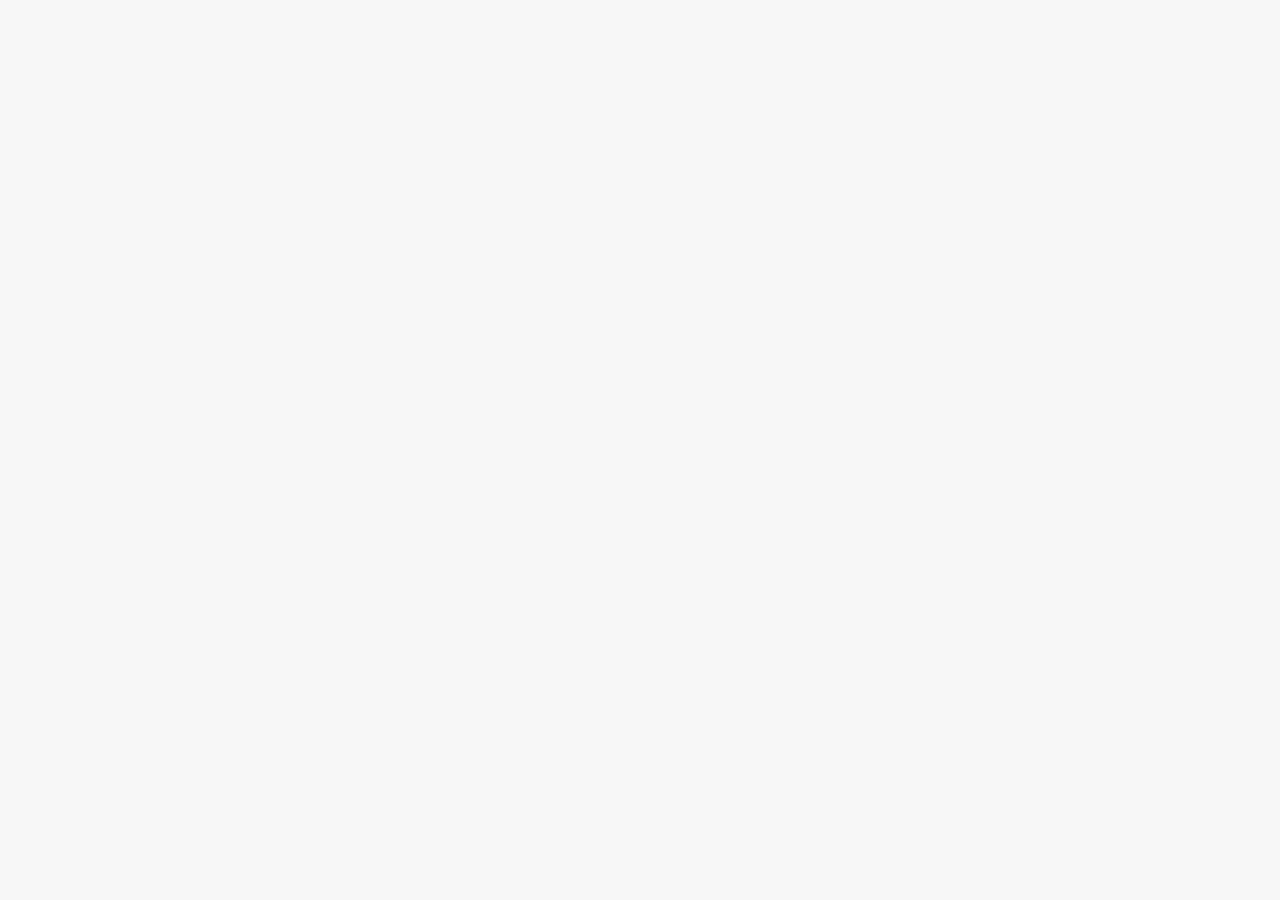
==== index.html @ 136c19cf "fix(家长专区 / 账号): Gemini 换成当前模型，key 能清除、失效时退回免费批改；重新摸底不再丢计划；报告、退出登录、文案改准 Gemini / AI key - Gemini 改用 g" ====
<!DOCTYPE html>
<html lang="zh-CN">
<head>
  <meta charset="UTF-8">
  <meta name="viewport" content="width=device-width, initial-scale=1.0, user-scalable=no">
  <meta name="description" content="先做 12 道题摸底，按孩子的考试目标和当前水平只练该练的。每个语法点分七步练：读故事发现规律，再认识、理解、运用、辨析、挑战，最后写作运用；系统自动挑出薄弱点专项复习。内置 PET、雅思 6 分、雅思 7 分三套语法课程，免费使用，电脑手机都能用。">
  <meta name="keywords" content="英语语法,英语语法练习,PET语法,雅思语法,少儿英语语法,语法摸底测试,语法专项复习,Grammar Quest">
  <link rel="canonical" href="https://www.grammar-quest.net/">
  <!-- Google Search Console 所有权验证。验证通过后也不能删，删了会掉验证 -->
  <meta name="google-site-verification" content="fJda90hceLgo8PhLdUXcsAirh43FAD5v6hB6xvIoHw8" />
  <!-- 百度搜索资源平台所有权验证。验证通过后也不能删 -->
  <meta name="baidu-site-verification" content="codeva-4uX803ygUn" />
  <meta property="og:type" content="website">
  <meta property="og:site_name" content="Grammar Quest">
  <meta property="og:title" content="Grammar Quest｜给中国孩子的英语语法精准练习 · PET 雅思语法">
  <meta property="og:description" content="先做 12 道题摸底，按孩子的考试目标和当前水平只练该练的。每个语法点分七步练：读故事发现规律，再认识、理解、运用、辨析、挑战，最后写作运用；系统自动挑出薄弱点专项复习。内置 PET、雅思 6 分、雅思 7 分三套语法课程，免费使用，电脑手机都能用。">
  <meta property="og:url" content="https://www.grammar-quest.net/">
  <meta property="og:locale" content="zh_CN">
  <meta name="theme-color" content="#58CC02">
  <!-- 添加到主屏幕：从桌面图标打开时全屏、有自己的图标和名字（见 js/pwa.js） -->
  <link rel="manifest" href="manifest.webmanifest">
  <link rel="apple-touch-icon" href="icons/apple-touch-icon.png">
  <meta name="mobile-web-app-capable" content="yes">
  <meta name="apple-mobile-web-app-capable" content="yes">
  <meta name="apple-mobile-web-app-title" content="语法冒险">
  <meta name="apple-mobile-web-app-status-bar-style" content="default">
  <title>Grammar Quest｜给中国孩子的英语语法精准练习 · PET 雅思语法</title>
  <link rel="icon" href="data:image/svg+xml,<svg xmlns='http://www.w3.org/2000/svg' viewBox='0 0 100 100'><text y='.9em' font-size='90'>🏆</text></svg>">
  <script type="application/ld+json">{"@context": "https://schema.org", "@type": "WebApplication", "name": "Grammar Quest 语法冒险", "alternateName": "Grammar Quest", "url": "https://www.grammar-quest.net/", "applicationCategory": "EducationalApplication", "operatingSystem": "Web", "inLanguage": "zh-CN", "description": "先做 12 道题摸底，按孩子的考试目标和当前水平只练该练的。每个语法点分七步练：读故事发现规律，再认识、理解、运用、辨析、挑战，最后写作运用；系统自动挑出薄弱点专项复习。内置 PET、雅思 6 分、雅思 7 分三套语法课程，免费使用，电脑手机都能用。", "offers": {"@type": "Offer", "price": "0", "priceCurrency": "CNY"}, "audience": {"@type": "EducationalAudience", "educationalRole": "student"}}</script>
  <!-- 能跑脚本的浏览器会看到应用本身，下面那段静态介绍只留给不执行脚本的爬虫 -->
  <script>document.documentElement.classList.add('js')</script>
  <link rel="stylesheet" href="css/style.css">
  <link rel="stylesheet" href="css/oral.css">
</head>
<body>
  <div id="app">
    <!-- 静态介绍：百度等不执行脚本的爬虫只能读到这里。内容与应用内「这是什么」页一致，
         应用启动后整块被替换。改介绍时两边一起改。 -->
    <article class="seo-static">
      <h1>Grammar Quest 语法冒险：给中国孩子的英语语法精准练习</h1>
      <p>不做通用题库——按孩子的考试目标和当前水平，只练该练的。适合备考剑桥 PET、雅思的学生，家长还可以按自己的教材定制课程（需自备 AI key，或付费请我们定制）。</p>

      <h2>先摸底，再定计划</h2>
      <p>孩子第一次进来先做 12 道题，每个单元一题。做完就知道哪些语法点已经掌握、哪些还要练，学习计划按这个结果排，不是所有孩子都从第一单元开始。</p>

      <h2>每个语法点，分七步练</h2>
      <ol>
        <li>发现：读一个小故事，自己发现语法规律</li>
        <li>认识</li>
        <li>理解</li>
        <li>运用</li>
        <li>辨析</li>
        <li>挑战</li>
        <li>写作：用学到的语法写一段自己的话</li>
      </ol>

      <h2>薄弱点专项复习</h2>
      <p>系统记录每个语法点的正确率，复习中心优先挑出错题和薄弱语法点，集中突破。</p>

      <h2>三套内置语法课程，免费使用</h2>
      <ul>
        <li><a href="courses/pet.html">PET 语法训练（CEFR B1）：12 个单元语法点清单</a></li>
        <li><a href="courses/ielts6.html">雅思 6 分语法课程（CEFR B2）：12 个单元语法点清单</a></li>
        <li><a href="courses/ielts7.html">雅思 7 分语法课程（CEFR C1）：12 个单元语法点清单</a></li>
      </ul>
      <p>孩子用的教材不一样，家长还可以按自己的教材、考纲定制一整套课程：自备 AI 服务的 key 自己生成，或者付费请我们定制。</p>

      <h2>电脑、手机都能用</h2>
      <p>在家用电脑大屏练，出门用手机接着练，登录后学习进度自动同步。手机上还可以把网站添加到桌面，像 App 一样全屏打开。</p>

      <p>课程按 CEFR 等级、参考剑桥英语语法纲要（English Grammar Profile）编排，不是官方考纲。</p>
    </article>
    <noscript><p class="seo-static">练习需要开启浏览器的 JavaScript。</p></noscript>
  </div>
  <script type="module" src="js/app.js?v=20261101b"></script>
</body>
</html>
---- css/style.css ----
/* ============================================================
   Grammar Quest - 语法冒险
   A kid-friendly, Duolingo-inspired English grammar learning app
   ============================================================ */

/* ----- CSS Custom Properties ----- */
:root {
  /* Core palette */
  --color-primary: #58CC02;
  --color-primary-dark: #46A302;
  --color-primary-light: #8EE000;
  --color-secondary: #1CB0F6;
  --color-secondary-dark: #1899D6;
  --color-secondary-light: #84D8FF;
  --color-danger: #FF4B4B;
  --color-danger-dark: #EA2B2B;
  --color-warning: #FFC800;
  --color-warning-dark: #E5B400;
  --color-warning-light: #FFE066;

  /* Surfaces */
  --color-bg: #F7F7F7;
  --color-card: #FFFFFF;
  --color-text: #3C3C3C;
  --color-text-light: #777777;
  --color-muted: #AFAFAF;
  --color-border: #E5E5E5;
  --color-overlay: rgba(0, 0, 0, 0.45);

  /* Rank colors */
  --rank-bronze: #CD7F32;
  --rank-silver: #C0C0C0;
  --rank-gold: #FFD700;
  --rank-diamond: #B9F2FF;
  --rank-diamond-stroke: #7DD8EF;
  --rank-master: #FF6B6B;

  /* Spacing */
  --space-xs: 4px;
  --space-sm: 8px;
  --space-md: 16px;
  --space-lg: 24px;
  --space-xl: 32px;
  --space-2xl: 48px;

  /* Typography */
  --font-sans: -apple-system, BlinkMacSystemFont, "PingFang SC", "Hiragino Sans GB",
    "Microsoft YaHei", "Noto Sans SC", "Source Han Sans SC", "Helvetica Neue",
    Arial, sans-serif;
  --font-mono: "SF Mono", "Fira Code", "Noto Sans Mono CJK SC", monospace;
  --text-xs: 0.75rem;
  --text-sm: 0.875rem;
  --text-base: 1rem;
  --text-lg: 1.125rem;
  --text-xl: 1.25rem;
  --text-2xl: 1.5rem;
  --text-3xl: 2rem;

  /* Radii */
  --radius-sm: 8px;
  --radius-md: 12px;
  --radius-lg: 16px;
  --radius-xl: 24px;
  --radius-full: 9999px;

  /* Shadows */
  --shadow-sm: 0 1px 3px rgba(0, 0, 0, 0.08);
  --shadow-md: 0 4px 12px rgba(0, 0, 0, 0.1);
  --shadow-lg: 0 8px 24px rgba(0, 0, 0, 0.12);
  --shadow-btn: 0 4px 0;

  /* Transitions */
  --transition-fast: 150ms ease;
  --transition-base: 250ms ease;
  --transition-slow: 400ms ease;

  /* Layout */
  --nav-height: 64px;
  --tab-height: 60px;
  --max-width: 480px;
  --sidebar-width: 240px;
  --content-width: 1080px;
}

/* ----- Reset & Base ----- */
*,
*::before,
*::after {
  box-sizing: border-box;
  margin: 0;
  padding: 0;
}

html {
  font-size: 16px;
  -webkit-text-size-adjust: 100%;
  -webkit-tap-highlight-color: transparent;
}

body {
  font-family: var(--font-sans);
  color: var(--color-text);
  background-color: var(--color-bg);
  line-height: 1.5;
  min-height: 100dvh;
  overflow-x: hidden;
  -webkit-font-smoothing: antialiased;
}

#app {
  width: 100%;
  min-height: 100dvh;
  position: relative;
  background: var(--color-bg);
}

/* ============================================================
   DESKTOP LAYOUT: left sidebar + main column
   ============================================================ */
.layout {
  display: flex;
  min-height: 100dvh;
  align-items: stretch;
}

.sidebar {
  flex: 0 0 var(--sidebar-width);
  width: var(--sidebar-width);
  position: sticky;
  top: 0;
  align-self: flex-start;
  height: 100dvh;
  background: var(--color-card);
  border-right: 2px solid var(--color-border);
  display: flex;
  flex-direction: column;
  padding: var(--space-lg) var(--space-md);
  z-index: 50;
}

.sidebar__brand {
  display: flex;
  align-items: center;
  gap: var(--space-sm);
  padding: var(--space-sm) var(--space-sm) var(--space-lg);
  border-bottom: 1px solid var(--color-border);
  margin-bottom: var(--space-md);
}
.sidebar__brand-logo {
  font-size: 1.9rem;
  line-height: 1;
}
.sidebar__brand-text {
  display: flex;
  flex-direction: column;
  font-weight: 800;
  font-size: var(--text-lg);
  color: var(--color-text);
  line-height: 1.2;
}
.sidebar__brand-text small {
  font-size: var(--text-xs);
  font-weight: 600;
  color: var(--color-muted);
}

/* 不用 flex:1 撑满：侧边栏本来就比内容高，撑满会把账号面板顶到最底，
   在菜单和账号之间留下一段空白。菜单和账号挨着排，多余的高度落在最下面。 */
.sidebar__nav {
  display: flex;
  flex-direction: column;
  gap: var(--space-xs);
  flex: 0 0 auto;
}

.sidebar__item {
  display: flex;
  align-items: center;
  gap: var(--space-sm);
  padding: var(--space-md);
  border-radius: var(--radius-md);
  font-size: var(--text-base);
  font-weight: 700;
  color: var(--color-text-light);
  text-align: left;
  transition: background var(--transition-fast), color var(--transition-fast);
}
.sidebar__item:hover {
  background: var(--color-bg);
}
.sidebar__item.active {
  background: rgba(28, 176, 246, 0.12);
  color: var(--color-secondary);
}
.sidebar__item-icon {
  font-size: 1.4rem;
  line-height: 1;
}

.sidebar__footer {
  border-top: 1px solid var(--color-border);
  padding-top: var(--space-md);
  margin-top: var(--space-sm);
}
/* Account panel: name + view-link (clickable) with the stats grouped
   beneath as smaller sub-info, so it all reads as one account block. */
.sidebar__account-panel {
  border: 1px solid var(--color-border);
  border-radius: var(--radius-md);
  background: var(--color-bg);
  overflow: hidden;
}
/* 账号名是家长的（用家长邮箱注册）。加一行小字点明这一点，
   否则和下面的段位/积分挨在一起，会读成"这些积分是这个账号的人挣的"。 */
.sidebar__account-role {
  display: block;
  font-size: var(--text-xs);
  font-weight: 600;
  color: var(--color-muted);
  margin-top: 2px;
}
.sidebar__stats {
  display: flex;
  flex-direction: column;
  gap: 3px;
  padding: var(--space-sm) var(--space-md);
  border-top: 1px solid var(--color-border);
  font-size: var(--text-xs);
  font-weight: 600;
}
.sidebar__stat--rank { color: var(--color-text); }
.sidebar__stat--score { color: var(--color-warning); }
.sidebar__stat--streak { color: var(--color-text-light); }

.main-col {
  flex: 1;
  min-width: 0;
  display: flex;
  flex-direction: column;
}

.topbar {
  position: sticky;
  top: 0;
  z-index: 40;
  display: flex;
  align-items: center;
  gap: var(--space-md);
  height: var(--nav-height);
  padding: 0 var(--space-xl);
  background: var(--color-card);
  border-bottom: 2px solid var(--color-border);
}
.topbar__back {
  display: inline-flex;
  align-items: center;
  gap: 4px;
  padding: var(--space-xs) var(--space-md);
  border-radius: var(--radius-full);
  font-size: var(--text-sm);
  font-weight: 700;
  color: var(--color-secondary);
  transition: background var(--transition-fast);
}
.topbar__back:hover { background: var(--color-bg); }
.topbar__back-placeholder { width: 1px; }
.topbar__title {
  font-size: var(--text-lg);
  font-weight: 800;
}
.topbar__spacer { flex: 1; }

/* 顶层页面（学习地图、复习中心…）没有返回按钮，页面带里就只剩一个标题。
   宽屏上左轨已经高亮了当前所在的位置，再为一个词撑起一整条白带是浪费，
   看起来也像一条空横梁。窄屏保留：那里导航只有图标、没有文字标签，
   页面名是唯一能说明"我在哪"的东西。 */
@media (min-width: 721px) {
  .topbar--title-only { display: none; }
}

.content {
  flex: 1;
  width: 100%;
  max-width: var(--content-width);
  margin: 0 auto;
  padding: var(--space-xl);
}

img, svg {
  display: block;
  max-width: 100%;
}

button, input, textarea {
  font: inherit;
  color: inherit;
  border: none;
  background: none;
  outline: none;
}

button {
  cursor: pointer;
  -webkit-user-select: none;
  user-select: none;
}

a {
  color: inherit;
  text-decoration: none;
}

ul, ol {
  list-style: none;
}

/* ----- Scrollbar (subtle) ----- */
::-webkit-scrollbar {
  width: 4px;
}
::-webkit-scrollbar-thumb {
  background: var(--color-muted);
  border-radius: var(--radius-full);
}

/* ============================================================
   TOP NAV BAR
   ============================================================ */
.nav-bar {
  position: sticky;
  top: 0;
  z-index: 100;
  display: flex;
  align-items: center;
  justify-content: space-between;
  height: var(--nav-height);
  padding: 0 var(--space-md);
  background: var(--color-card);
  border-bottom: 2px solid var(--color-border);
}

.nav-bar__back {
  width: 36px;
  height: 36px;
  display: flex;
  align-items: center;
  justify-content: center;
  border-radius: var(--radius-full);
  font-size: var(--text-xl);
  transition: background var(--transition-fast);
}
.nav-bar__back:hover {
  background: var(--color-bg);
}

.nav-bar__title {
  font-size: var(--text-lg);
  font-weight: 700;
  flex: 1;
  text-align: center;
  white-space: nowrap;
  overflow: hidden;
  text-overflow: ellipsis;
}

.nav-bar__right {
  display: flex;
  align-items: center;
  gap: var(--space-sm);
}

.nav-bar__score {
  font-weight: 700;
  color: var(--color-warning);
  font-size: var(--text-sm);
  display: flex;
  align-items: center;
  gap: 2px;
}

/* ============================================================
   BOTTOM TAB BAR
   ============================================================ */
.tab-bar {
  position: fixed;
  bottom: 0;
  left: 50%;
  transform: translateX(-50%);
  width: 100%;
  max-width: var(--max-width);
  height: var(--tab-height);
  display: flex;
  align-items: stretch;
  background: var(--color-card);
  border-top: 2px solid var(--color-border);
  z-index: 100;
  padding-bottom: env(safe-area-inset-bottom, 0);
}

.tab-bar__item {
  flex: 1;
  display: flex;
  flex-direction: column;
  align-items: center;
  justify-content: center;
  gap: 2px;
  font-size: var(--text-xs);
  color: var(--color-muted);
  transition: color var(--transition-fast);
  position: relative;
}
.tab-bar__item::before {
  content: "";
  position: absolute;
  top: 0;
  left: 25%;
  right: 25%;
  height: 3px;
  border-radius: 0 0 3px 3px;
  background: transparent;
  transition: background var(--transition-fast);
}

.tab-bar__item.active {
  color: var(--color-secondary);
  font-weight: 700;
}
.tab-bar__item.active::before {
  background: var(--color-secondary);
}

.tab-bar__icon {
  font-size: 1.4rem;
  line-height: 1;
}

.tab-bar__label {
  line-height: 1;
}

.view {
  animation: fadeIn var(--transition-base);
}

/* ============================================================
   ENERGY / HEARTS DISPLAY
   ============================================================ */
.energy-bar {
  display: flex;
  align-items: center;
  gap: 2px;
}

.energy-bar__heart {
  font-size: var(--text-lg);
  transition: transform var(--transition-fast);
}
.energy-bar__heart--lost {
  opacity: 0.25;
  filter: grayscale(1);
  animation: heartBreak 0.5s ease;
}
.energy-bar__heart--breaking {
  animation: heartBreak 0.5s ease forwards;
}

/* ============================================================
   HOME / MAP VIEW
   ============================================================ */
.view-map {
  padding: var(--space-md);
}

/* Player stats bar */
.player-stats {
  display: flex;
  align-items: center;
  justify-content: space-around;
  background: var(--color-card);
  border-radius: var(--radius-lg);
  padding: var(--space-md);
  margin-bottom: var(--space-lg);
  box-shadow: var(--shadow-sm);
}

.player-stats__item {
  display: flex;
  flex-direction: column;
  align-items: center;
  gap: var(--space-xs);
}

.player-stats__value {
  font-weight: 800;
  font-size: var(--text-xl);
  color: var(--color-text);
}

.player-stats__label {
  font-size: var(--text-xs);
  color: var(--color-muted);
}

/* Unit grid (desktop map) */
.unit-grid {
  display: grid;
  grid-template-columns: repeat(auto-fill, minmax(190px, 1fr));
  gap: var(--space-lg);
  padding: var(--space-md) 0 var(--space-2xl);
}

/* Unit node = card */
.unit-node {
  position: relative;
  display: flex;
  flex-direction: column;
  align-items: center;
  gap: var(--space-sm);
  padding: var(--space-lg) var(--space-md);
  background: var(--color-card);
  border: 2px solid var(--color-border);
  border-radius: var(--radius-lg);
  box-shadow: var(--shadow-sm);
  cursor: pointer;
  transition: transform var(--transition-fast), box-shadow var(--transition-base), border-color var(--transition-base);
}
.unit-node:hover {
  transform: translateY(-3px);
  box-shadow: var(--shadow-md);
  border-color: var(--color-secondary);
}
.unit-node:active {
  transform: scale(0.98);
}

.unit-node__no {
  font-size: var(--text-xs);
  font-weight: 700;
  color: var(--color-muted);
  letter-spacing: 0.5px;
}
.unit-node__status {
  font-size: var(--text-xs);
  color: var(--color-muted);
}
.unit-node--available .unit-node__status,
.unit-node--available .unit-node__no { color: var(--color-secondary); }

.unit-node__circle {
  width: 72px;
  height: 72px;
  border-radius: 50%;
  display: flex;
  align-items: center;
  justify-content: center;
  font-size: var(--text-2xl);
  font-weight: 800;
  color: #fff;
  position: relative;
  transition: box-shadow var(--transition-base), transform var(--transition-base);
}

/* Progress ring around node */
.unit-node__circle::after {
  content: "";
  position: absolute;
  inset: -5px;
  border-radius: 50%;
  border: 4px solid transparent;
  transition: border-color var(--transition-base);
}

/* States */
.unit-node--locked .unit-node__circle {
  background: var(--color-muted);
  box-shadow: var(--shadow-btn) #999;
}
.unit-node--locked {
  opacity: 0.5;
  cursor: not-allowed;
  pointer-events: none;
}

.unit-node--available .unit-node__circle {
  background: var(--color-secondary);
  box-shadow: var(--shadow-btn) var(--color-secondary-dark);
}

.unit-node--in-progress .unit-node__circle {
  background: var(--color-primary);
  box-shadow: var(--shadow-btn) var(--color-primary-dark);
  animation: pulse 2s ease-in-out infinite;
}
.unit-node--in-progress .unit-node__circle::after {
  border-color: var(--color-primary-light);
  animation: pulse 2s ease-in-out infinite;
}

.unit-node--completed .unit-node__circle {
  background: var(--color-warning);
  box-shadow: var(--shadow-btn) var(--color-warning-dark);
}

.unit-node__name {
  font-size: var(--text-sm);
  font-weight: 600;
  color: var(--color-text);
  text-align: center;
  max-width: 120px;
}

.unit-node__stars {
  display: flex;
  gap: 2px;
  font-size: var(--text-sm);
}
.unit-node__stars .star--empty {
  opacity: 0.3;
}

.unit-node__lock-icon {
  font-size: var(--text-xl);
}

/* ============================================================
   UNIT DETAIL VIEW
   ============================================================ */
.view-unit {
  padding: var(--space-md);
}

.unit-header {
  text-align: center;
  margin-bottom: var(--space-lg);
}
.unit-header__title {
  font-size: var(--text-2xl);
  font-weight: 800;
}
.unit-header__subtitle {
  color: var(--color-text-light);
  font-size: var(--text-sm);
  margin-top: var(--space-xs);
}

.phase-list {
  display: flex;
  flex-direction: column;
  gap: var(--space-md);
}

.phase-card {
  background: var(--color-card);
  border-radius: var(--radius-lg);
  padding: var(--space-lg);
  box-shadow: var(--shadow-sm);
  display: flex;
  align-items: center;
  gap: var(--space-md);
  transition: transform var(--transition-fast), box-shadow var(--transition-fast);
  cursor: pointer;
  border-left: 5px solid transparent;
}
.phase-card:active {
  transform: scale(0.98);
}

.phase-card--discover {
  border-left-color: var(--color-secondary);
}
.phase-card--practice {
  border-left-color: var(--color-primary);
}
.phase-card--mission {
  border-left-color: var(--color-warning);
}

.phase-card--locked {
  opacity: 0.45;
  pointer-events: none;
  filter: grayscale(0.5);
}

.phase-card__icon {
  font-size: 2rem;
  width: 48px;
  height: 48px;
  display: flex;
  align-items: center;
  justify-content: center;
  background: var(--color-bg);
  border-radius: var(--radius-md);
  flex-shrink: 0;
}

.phase-card__info {
  flex: 1;
  min-width: 0;
}

.phase-card__title {
  font-weight: 700;
  font-size: var(--text-base);
}

.phase-card__desc {
  font-size: var(--text-sm);
  color: var(--color-text-light);
  margin-top: 2px;
}

.phase-card__progress {
  margin-top: var(--space-sm);
}

.phase-card__chevron {
  font-size: var(--text-xl);
  color: var(--color-muted);
}

/* ============================================================
   PRACTICE VIEW
   ============================================================ */
.view-practice {
  padding: 0;
  padding-bottom: calc(var(--tab-height) + var(--space-md));
  display: flex;
  flex-direction: column;
  min-height: 100dvh;
}

/* Practice header */
.practice-header {
  display: flex;
  align-items: center;
  gap: var(--space-sm);
  padding: var(--space-sm) var(--space-md);
  background: var(--color-card);
  border-bottom: 2px solid var(--color-border);
  position: sticky;
  top: 0;
  z-index: 50;
}

.practice-header__close {
  font-size: var(--text-xl);
  width: 32px;
  height: 32px;
  display: flex;
  align-items: center;
  justify-content: center;
}

.practice-header__progress {
  flex: 1;
}

.practice-header__score {
  font-weight: 700;
  color: var(--color-warning);
  font-size: var(--text-sm);
  min-width: 50px;
  text-align: right;
}

/* Question area */
.question-area {
  flex: 1;
  padding: var(--space-lg) var(--space-md);
  display: flex;
  flex-direction: column;
  gap: var(--space-lg);
}

.question-prompt {
  font-size: var(--text-xl);
  font-weight: 700;
  line-height: 1.6;
}

.question-instruction {
  font-size: var(--text-sm);
  color: var(--color-text-light);
  margin-bottom: var(--space-sm);
}

.question-sentence {
  font-size: var(--text-lg);
  line-height: 1.8;
  padding: var(--space-md);
  background: var(--color-card);
  border-radius: var(--radius-md);
  box-shadow: var(--shadow-sm);
}

.question-sentence .blank {
  display: inline-block;
  min-width: 80px;
  border-bottom: 3px solid var(--color-secondary);
  text-align: center;
  margin: 0 var(--space-xs);
  padding: 0 var(--space-sm);
  color: var(--color-secondary);
  font-weight: 700;
}

/* Choice questions - 2x2 grid */
.choices-grid {
  display: grid;
  grid-template-columns: 1fr 1fr;
  gap: var(--space-sm);
}

.choice-btn {
  padding: var(--space-md);
  border: 2px solid var(--color-border);
  border-radius: var(--radius-md);
  background: var(--color-card);
  font-size: var(--text-base);
  font-weight: 600;
  text-align: center;
  transition: all var(--transition-fast);
  box-shadow: var(--shadow-btn) var(--color-border);
  position: relative;
}
.choice-btn:active {
  transform: translateY(2px);
  box-shadow: 0 2px 0 var(--color-border);
}

.choice-btn--selected {
  border-color: var(--color-secondary);
  background: rgba(28, 176, 246, 0.08);
  color: var(--color-secondary);
  box-shadow: var(--shadow-btn) var(--color-secondary-dark);
}

.choice-btn--correct {
  border-color: var(--color-primary);
  background: rgba(88, 204, 2, 0.1);
  color: var(--color-primary-dark);
  box-shadow: var(--shadow-btn) var(--color-primary-dark);
  animation: bounce 0.4s ease;
}

.choice-btn--wrong {
  border-color: var(--color-danger);
  background: rgba(255, 75, 75, 0.1);
  color: var(--color-danger);
  animation: shake 0.4s ease;
  box-shadow: var(--shadow-btn) var(--color-danger-dark);
}

/* Reorder questions - word chips */
.word-bank {
  display: flex;
  flex-wrap: wrap;
  gap: var(--space-sm);
  padding: var(--space-md);
  background: var(--color-card);
  border-radius: var(--radius-md);
  min-height: 56px;
  border: 2px dashed var(--color-border);
}

.answer-area {
  display: flex;
  flex-wrap: wrap;
  gap: var(--space-sm);
  padding: var(--space-md);
  background: rgba(28, 176, 246, 0.05);
  border-radius: var(--radius-md);
  min-height: 56px;
  border: 2px solid var(--color-secondary);
}

.word-chip {
  padding: var(--space-sm) var(--space-md);
  background: var(--color-card);
  border: 2px solid var(--color-border);
  border-radius: var(--radius-sm);
  font-size: var(--text-base);
  font-weight: 600;
  cursor: pointer;
  transition: all var(--transition-fast);
  box-shadow: 0 2px 0 var(--color-border);
  user-select: none;
}
.word-chip:active {
  transform: translateY(2px);
  box-shadow: none;
}
.word-chip--placed {
  opacity: 0.3;
  pointer-events: none;
}
.word-chip--in-answer {
  background: var(--color-secondary);
  color: #fff;
  border-color: var(--color-secondary-dark);
  box-shadow: 0 2px 0 var(--color-secondary-dark);
}

/* Error-find questions - clickable segments */
.error-sentence {
  display: flex;
  flex-wrap: wrap;
  gap: var(--space-xs);
  padding: var(--space-md);
  font-size: var(--text-lg);
  line-height: 2;
}

.error-word {
  padding: var(--space-xs) var(--space-sm);
  border-radius: var(--radius-sm);
  cursor: pointer;
  transition: all var(--transition-fast);
  border: 2px solid transparent;
}
.error-word:hover {
  background: rgba(28, 176, 246, 0.08);
}
.error-word--selected {
  background: rgba(255, 75, 75, 0.12);
  border-color: var(--color-danger);
  color: var(--color-danger);
  font-weight: 700;
  text-decoration: line-through;
}
.error-word--correct-target {
  background: rgba(88, 204, 2, 0.12);
  border-color: var(--color-primary);
  color: var(--color-primary-dark);
  font-weight: 700;
}

/* Match questions - two columns */
.match-columns {
  display: flex;
  gap: var(--space-md);
  position: relative;
}

.match-lines {
  position: absolute;
  top: 0;
  left: 0;
  width: 100%;
  height: 100%;
  pointer-events: none;
  z-index: 1;
}

.match-column {
  flex: 1;
  display: flex;
  flex-direction: column;
  gap: var(--space-sm);
}

.match-item {
  padding: var(--space-md);
  background: var(--color-card);
  border: 2px solid var(--color-border);
  border-radius: var(--radius-md);
  font-size: var(--text-sm);
  font-weight: 600;
  text-align: center;
  cursor: pointer;
  transition: all var(--transition-fast);
}
.match-item--selected {
  border-color: var(--color-secondary);
  background: rgba(28, 176, 246, 0.08);
}
.match-item--matched {
  border-color: var(--color-primary);
  background: rgba(88, 204, 2, 0.08);
  cursor: pointer;
}
.match-item--wrong {
  animation: shake 0.4s ease;
  border-color: var(--color-danger);
}

/* Fill-in questions - inline input */
.fill-input {
  display: inline-block;
  border: none;
  border-bottom: 3px solid var(--color-secondary);
  background: rgba(28, 176, 246, 0.05);
  padding: var(--space-xs) var(--space-sm);
  font-size: var(--text-lg);
  font-weight: 700;
  color: var(--color-secondary);
  min-width: 100px;
  text-align: center;
  border-radius: 4px 4px 0 0;
  transition: border-color var(--transition-fast);
}
.fill-input:focus {
  border-color: var(--color-secondary-dark);
  background: rgba(28, 176, 246, 0.1);
}
.fill-input--correct {
  border-color: var(--color-primary);
  color: var(--color-primary-dark);
  background: rgba(88, 204, 2, 0.08);
}
.fill-input--wrong {
  border-color: var(--color-danger);
  color: var(--color-danger);
  background: rgba(255, 75, 75, 0.08);
}

/* Scenario questions - chat bubbles */
.chat-area {
  display: flex;
  flex-direction: column;
  gap: var(--space-sm);
  padding: var(--space-md);
}

.chat-bubble {
  max-width: 80%;
  padding: var(--space-md);
  border-radius: var(--radius-lg);
  font-size: var(--text-base);
  line-height: 1.5;
  animation: slideUp 0.3s ease;
}

.chat-bubble--npc {
  align-self: flex-start;
  background: var(--color-card);
  border: 1px solid var(--color-border);
  border-bottom-left-radius: var(--space-xs);
}

.chat-bubble--player {
  align-self: flex-end;
  background: var(--color-secondary);
  color: #fff;
  border-bottom-right-radius: var(--space-xs);
}

.chat-choices {
  display: flex;
  flex-direction: column;
  gap: var(--space-sm);
  padding: var(--space-sm);
}

.chat-choice-btn {
  padding: var(--space-md);
  background: var(--color-card);
  border: 2px solid var(--color-secondary);
  border-radius: var(--radius-xl);
  font-size: var(--text-sm);
  font-weight: 600;
  color: var(--color-secondary);
  text-align: left;
  transition: all var(--transition-fast);
}
.chat-choice-btn:active {
  background: rgba(28, 176, 246, 0.1);
}

/* Practice action bar (Check button) */
.practice-action {
  padding: var(--space-md);
  background: var(--color-card);
  border-top: 2px solid var(--color-border);
  position: sticky;
  bottom: 0;
}

/* ============================================================
   FEEDBACK OVERLAYS
   ============================================================ */
.feedback-banner {
  position: fixed;
  bottom: 0;
  left: 50%;
  transform: translateX(-50%);
  width: 100%;
  max-width: var(--max-width);
  padding: var(--space-lg) var(--space-md);
  padding-bottom: calc(var(--space-lg) + env(safe-area-inset-bottom, 0));
  z-index: 200;
  animation: slideUp 0.3s ease;
}

.feedback-banner--correct {
  background: var(--color-primary);
  color: #fff;
}

.feedback-banner--wrong {
  background: var(--color-danger);
  color: #fff;
}

.feedback-banner__header {
  display: flex;
  align-items: center;
  gap: var(--space-sm);
  font-size: var(--text-xl);
  font-weight: 800;
  margin-bottom: var(--space-sm);
}

.feedback-banner__icon {
  font-size: var(--text-2xl);
}

.feedback-banner__explanation {
  font-size: var(--text-sm);
  opacity: 0.95;
  line-height: 1.6;
}

/* 一题多解时，把其余写法也列出来，别让学习者以为自己那种是错的 */
.feedback-banner__alt {
  margin-top: 6px;
  font-size: var(--text-xs);
  line-height: 1.7;
  opacity: 0.92;
}

.feedback-banner__correct-answer {
  margin-top: var(--space-sm);
  padding: var(--space-sm) var(--space-md);
  background: rgba(255, 255, 255, 0.2);
  border-radius: var(--radius-sm);
  font-weight: 600;
}

.feedback-banner .btn-primary {
  margin-top: var(--space-md);
  width: 100%;
}

/* Score float animation */
.score-float {
  position: fixed;
  font-size: var(--text-2xl);
  font-weight: 800;
  color: var(--color-warning);
  pointer-events: none;
  z-index: 300;
  animation: scoreFloat 1s ease forwards;
  text-shadow: 0 2px 8px rgba(0, 0, 0, 0.15);
}

@keyframes scoreFloat {
  0% { opacity: 1; transform: translateY(0) scale(1); }
  50% { opacity: 1; transform: translateY(-40px) scale(1.3); }
  100% { opacity: 0; transform: translateY(-80px) scale(1); }
}

/* Combo display */
.combo-display {
  position: fixed;
  top: 80px;
  left: 50%;
  transform: translateX(-50%);
  z-index: 250;
  background: linear-gradient(135deg, #FFD700, #FF9600, #CE82FF);
  color: #fff;
  font-weight: 800;
  font-size: var(--text-xl);
  padding: var(--space-sm) var(--space-lg);
  border-radius: var(--radius-full);
  display: flex;
  align-items: center;
  gap: var(--space-sm);
  box-shadow: var(--shadow-lg);
  animation: comboFire 0.5s ease;
  pointer-events: none;
}

.combo-display__fire {
  animation: comboFireIcon 0.6s ease infinite alternate;
}

.combo-display--fire {
  background: linear-gradient(135deg, #FF6B00, #FF9600, #FFD700);
  font-size: var(--text-2xl);
}

.combo-display--hot {
  background: linear-gradient(135deg, #FF4500, #FF6B00, #FFD700);
  font-size: var(--text-2xl);
  box-shadow: 0 0 20px rgba(255, 69, 0, 0.5);
}

.combo-display--epic {
  background: linear-gradient(135deg, #9400D3, #CE82FF, #FFD700);
  font-size: 1.75rem;
  box-shadow: 0 0 30px rgba(148, 0, 211, 0.5);
}

.combo-display--legendary {
  background: linear-gradient(135deg, #FFD700, #FF4500, #9400D3, #FFD700);
  background-size: 300% 300%;
  animation: comboFire 0.5s ease, legendaryShimmer 1.5s ease infinite;
  font-size: 2rem;
  box-shadow: 0 0 40px rgba(255, 215, 0, 0.6);
}

@keyframes legendaryShimmer {
  0%, 100% { background-position: 0% 50%; }
  50% { background-position: 100% 50%; }
}

@keyframes screenShake {
  0%, 100% { transform: translateX(0); }
  10%, 50%, 90% { transform: translateX(-3px); }
  30%, 70% { transform: translateX(3px); }
}

.screen-shake {
  animation: screenShake 0.3s ease;
}

.new-badges-banner {
  display: flex;
  flex-wrap: wrap;
  gap: var(--space-sm);
  justify-content: center;
  margin: var(--space-md) 0;
  animation: badgePop 0.6s ease;
}

.new-badge-item {
  background: linear-gradient(135deg, #FFD700, #FF9600);
  color: #fff;
  font-weight: 700;
  font-size: var(--text-sm);
  padding: var(--space-xs) var(--space-md);
  border-radius: var(--radius-full);
  box-shadow: 0 2px 8px rgba(255, 150, 0, 0.3);
  white-space: nowrap;
}

@keyframes badgePop {
  0% { opacity: 0; transform: scale(0.5); }
  60% { transform: scale(1.1); }
  100% { opacity: 1; transform: scale(1); }
}

/* ============================================================
   MISSION VIEW
   ============================================================ */
.view-mission {
  padding: var(--space-md);
}

.mission-task-card {
  background: linear-gradient(135deg, var(--color-secondary), #5B8DEF);
  color: #fff;
  border-radius: var(--radius-lg);
  padding: var(--space-lg);
  margin-bottom: var(--space-lg);
  box-shadow: var(--shadow-md);
}

.mission-task-card__title {
  font-size: var(--text-xl);
  font-weight: 800;
  margin-bottom: var(--space-sm);
}

.mission-task-card__desc {
  font-size: var(--text-sm);
  opacity: 0.9;
  line-height: 1.6;
}

.writing-area {
  display: flex;
  flex-direction: column;
  gap: var(--space-md);
}

.writing-line {
  display: flex;
  flex-direction: column;
  gap: var(--space-xs);
}

.writing-line__starter {
  font-size: var(--text-sm);
  color: var(--color-text-light);
  font-weight: 600;
}

.writing-line__fixed {
  font-size: var(--text-base);
  color: var(--color-text);
  font-weight: 600;
  padding: var(--space-sm) 0;
  border-bottom: 1px solid var(--color-border);
}

.writing-line__input {
  width: 100%;
  padding: var(--space-md);
  border: 2px solid var(--color-border);
  border-radius: var(--radius-md);
  font-size: var(--text-base);
  line-height: 1.6;
  resize: vertical;
  min-height: 60px;
  transition: border-color var(--transition-fast);
}
.writing-line__input:focus {
  border-color: var(--color-secondary);
}

.writing-line__feedback {
  font-size: var(--text-sm);
  padding: var(--space-sm);
  border-radius: var(--radius-sm);
}
.writing-line__feedback--correct {
  background: rgba(88, 204, 2, 0.1);
  color: var(--color-primary-dark);
}
.writing-line__feedback--suggestion {
  background: rgba(28, 176, 246, 0.1);
  color: var(--color-secondary-dark);
}

/* Completion card */
.mission-complete-card {
  background: var(--color-card);
  border-radius: var(--radius-lg);
  padding: var(--space-lg);
  box-shadow: var(--shadow-md);
  margin-top: var(--space-lg);
  border: 2px solid var(--color-primary);
}

.mission-complete-card__title {
  font-size: var(--text-lg);
  font-weight: 700;
  text-align: center;
  margin-bottom: var(--space-md);
}

.mission-complete-card__article {
  font-size: var(--text-base);
  line-height: 1.8;
  padding: var(--space-md);
  background: var(--color-bg);
  border-radius: var(--radius-md);
  border-left: 4px solid var(--color-primary);
}

/* ============================================================
   PORTFOLIO VIEW
   ============================================================ */
.view-portfolio {
  padding: var(--space-md);
}

.portfolio-counter {
  text-align: center;
  font-size: var(--text-sm);
  color: var(--color-text-light);
  margin-bottom: var(--space-lg);
  font-weight: 600;
}
.portfolio-counter strong {
  color: var(--color-primary);
  font-size: var(--text-lg);
}

.portfolio-grid {
  display: grid;
  grid-template-columns: 1fr 1fr;
  gap: var(--space-md);
}

.portfolio-card {
  background: var(--color-card);
  border-radius: var(--radius-md);
  padding: var(--space-md);
  box-shadow: var(--shadow-sm);
  cursor: pointer;
  transition: transform var(--transition-fast), box-shadow var(--transition-fast);
  display: flex;
  flex-direction: column;
  gap: var(--space-sm);
  min-height: 140px;
}
.portfolio-card:active {
  transform: scale(0.97);
}

.portfolio-card__title {
  font-weight: 700;
  font-size: var(--text-sm);
  line-height: 1.4;
}

.portfolio-card__date {
  font-size: var(--text-xs);
  color: var(--color-muted);
}

.portfolio-card__preview {
  font-size: var(--text-xs);
  color: var(--color-text-light);
  line-height: 1.5;
  flex: 1;
  overflow: hidden;
  display: -webkit-box;
  -webkit-line-clamp: 3;
  -webkit-box-orient: vertical;
}

.portfolio-card--locked {
  opacity: 0.4;
  background: var(--color-bg);
  pointer-events: none;
  border: 2px dashed var(--color-border);
}
.portfolio-card--locked .portfolio-card__title {
  color: var(--color-muted);
}

/* ============================================================
   STATS VIEW
   ============================================================ */
.view-stats {
  padding: var(--space-md);
}

/* Rank badge */
.rank-badge-display {
  display: flex;
  flex-direction: column;
  align-items: center;
  padding: var(--space-xl) 0;
}

.rank-badge-display__icon {
  width: 96px;
  height: 96px;
  border-radius: 50%;
  display: flex;
  align-items: center;
  justify-content: center;
  font-size: 3rem;
  margin-bottom: var(--space-md);
  position: relative;
  box-shadow: var(--shadow-lg);
}
.rank-badge-display__icon--bronze { background: linear-gradient(135deg, var(--rank-bronze), #B06A28); }
.rank-badge-display__icon--silver { background: linear-gradient(135deg, var(--rank-silver), #A8A8A8); }
.rank-badge-display__icon--gold { background: linear-gradient(135deg, var(--rank-gold), #E5B400); }
.rank-badge-display__icon--diamond { background: linear-gradient(135deg, var(--rank-diamond), var(--rank-diamond-stroke)); }
.rank-badge-display__icon--master { background: linear-gradient(135deg, var(--rank-master), #FF4757); }

.rank-badge-display__name {
  font-size: var(--text-xl);
  font-weight: 800;
}

.rank-badge-display__sub {
  font-size: var(--text-sm);
  color: var(--color-text-light);
}

/* Stats cards */
.stats-cards {
  display: grid;
  grid-template-columns: repeat(3, 1fr);
  gap: var(--space-sm);
  margin-bottom: var(--space-lg);
}

.stat-card {
  background: var(--color-card);
  border-radius: var(--radius-md);
  padding: var(--space-md);
  text-align: center;
  box-shadow: var(--shadow-sm);
}

.stat-card__value {
  font-size: var(--text-2xl);
  font-weight: 800;
  color: var(--color-secondary);
}

.stat-card__label {
  font-size: var(--text-xs);
  color: var(--color-muted);
  margin-top: var(--space-xs);
}

/* Radar chart placeholder */
.radar-chart-area {
  background: var(--color-card);
  border-radius: var(--radius-lg);
  padding: var(--space-lg);
  margin-bottom: var(--space-lg);
  box-shadow: var(--shadow-sm);
  min-height: 200px;
  display: flex;
  align-items: center;
  justify-content: center;
}

.radar-chart-area__placeholder {
  color: var(--color-muted);
  font-size: var(--text-sm);
}

/* Weakness list */
.weakness-section {
  margin-bottom: var(--space-lg);
}

.weakness-section__title {
  font-size: var(--text-base);
  font-weight: 700;
  margin-bottom: var(--space-md);
  display: flex;
  align-items: center;
  gap: var(--space-sm);
}

.weakness-item {
  display: flex;
  align-items: center;
  justify-content: space-between;
  padding: var(--space-md);
  background: var(--color-card);
  border-radius: var(--radius-md);
  margin-bottom: var(--space-sm);
  box-shadow: var(--shadow-sm);
}

.weakness-item__name {
  font-weight: 600;
  font-size: var(--text-sm);
}

.weakness-item__accuracy {
  font-size: var(--text-sm);
  font-weight: 700;
  color: var(--color-danger);
}

/* Error notebook (错题本) */
.mistake-list {
  display: flex;
  flex-direction: column;
  gap: var(--space-sm);
}

.mistake-item {
  padding: var(--space-md);
  background: var(--color-card);
  border-radius: var(--radius-md);
  border-left: 4px solid var(--color-danger);
  box-shadow: var(--shadow-sm);
}

.mistake-item__top {
  display: flex;
  align-items: center;
  gap: var(--space-sm);
  margin-bottom: var(--space-xs);
}

.mistake-item__unit {
  font-size: var(--text-xs);
  font-weight: 600;
  color: var(--color-text-light);
}

.mistake-item__date {
  margin-left: auto;
  font-size: var(--text-xs);
  color: var(--color-muted);
}

.mistake-item__skill {
  font-size: var(--text-xs);
  color: var(--color-text-light);
  margin-bottom: var(--space-xs);
}

.mistake-item__preview {
  font-size: var(--text-sm);
  color: var(--color-text);
  line-height: 1.5;
}

/* PET mock challenge (BOSS) card — .card.boss-card to win source-order over .card */
.boss-card.card {
  display: flex;
  align-items: center;
  gap: var(--space-md);
  padding: var(--space-lg);
  cursor: pointer;
  color: #fff;
  background: linear-gradient(135deg, #7b2ff7, #f107a3);
  border: none;
  transition: transform 0.15s ease, box-shadow 0.15s ease;
}

.boss-card:hover {
  transform: translateY(-2px);
  box-shadow: 0 8px 24px rgba(123, 47, 247, 0.35);
}

.boss-card__icon {
  font-size: 2.5rem;
  line-height: 1;
  flex-shrink: 0;
}

.boss-card__info {
  flex: 1;
}

.boss-card__title {
  font-weight: 800;
  font-size: 1.1rem;
  margin-bottom: var(--space-xs);
}

.boss-card__desc {
  font-size: var(--text-sm);
  opacity: 0.92;
  line-height: 1.5;
}

.boss-card__chevron {
  font-size: 1.8rem;
  opacity: 0.8;
  flex-shrink: 0;
}

/* 口语实战场入口卡。常驻在地图上，所以要轻：和页面上别的卡同一个材质（白底、轻阴影、
   无边框），一行标题一行说明。第一版用了蓝底加粗边框、四行说明，手机上一页叠了
   好几张卡，它又压一块，显得很堆。 */
.oral-entry.card {
  display: flex;
  align-items: center;
  gap: var(--space-md);
  padding: var(--space-md);   /* 窄屏上说明只有一行的空间，左右省下来给字 */
  cursor: pointer;
  transition: background var(--transition-fast);
}
.oral-entry:hover { background: var(--color-bg); }
.oral-entry__icon { font-size: 1.5rem; line-height: 1; flex-shrink: 0; }
.oral-entry__info { flex: 1; min-width: 0; }
.oral-entry__title { font-weight: 700; font-size: var(--text-base); line-height: 1.4; }
.oral-entry__desc { font-size: var(--text-sm); color: var(--color-text-light); line-height: 1.5; margin-top: 2px; }
.oral-entry__chevron { font-size: 1.3rem; color: var(--color-muted); flex-shrink: 0; }

/* Badge collection grid */
.badge-collection {
  margin-bottom: var(--space-lg);
}

.badge-collection__title {
  font-size: var(--text-base);
  font-weight: 700;
  margin-bottom: var(--space-md);
  display: flex;
  align-items: center;
  gap: var(--space-sm);
}

.badge-grid {
  display: grid;
  grid-template-columns: repeat(4, 1fr);
  gap: var(--space-md);
}

.badge-item {
  display: flex;
  flex-direction: column;
  align-items: center;
  gap: var(--space-xs);
}

.badge-item__icon {
  width: 56px;
  height: 56px;
  border-radius: var(--radius-md);
  background: var(--color-card);
  display: flex;
  align-items: center;
  justify-content: center;
  font-size: 1.8rem;
  box-shadow: var(--shadow-sm);
  transition: transform var(--transition-fast);
}

.badge-item__name {
  font-size: var(--text-xs);
  color: var(--color-text-light);
  text-align: center;
}

.badge-item--locked .badge-item__icon {
  background: var(--color-bg);
  filter: grayscale(1);
  opacity: 0.4;
}

/* ============================================================
   RESULT / SUMMARY SCREEN
   ============================================================ */
.view-result {
  padding: var(--space-lg) var(--space-md);
  text-align: center;
  display: flex;
  flex-direction: column;
  align-items: center;
  min-height: 100dvh;
}

.result-stars {
  display: flex;
  gap: var(--space-md);
  margin: var(--space-xl) 0;
}

.result-star {
  font-size: 3rem;
  opacity: 0.2;
  transform: scale(0);
  transition: transform 0.5s ease, opacity 0.5s ease;
}
.result-star--earned {
  opacity: 1;
  animation: starEarn 0.6s ease forwards;
}
.result-star--earned:nth-child(2) {
  animation-delay: 0.2s;
}
.result-star--earned:nth-child(3) {
  animation-delay: 0.4s;
}

.result-title {
  font-size: var(--text-2xl);
  font-weight: 800;
  margin-bottom: var(--space-sm);
}

.result-subtitle {
  font-size: var(--text-sm);
  color: var(--color-text-light);
  margin-bottom: var(--space-xl);
}

.result-breakdown {
  width: 100%;
  background: var(--color-card);
  border-radius: var(--radius-lg);
  padding: var(--space-lg);
  box-shadow: var(--shadow-sm);
  margin-bottom: var(--space-lg);
}

.result-breakdown__row {
  display: flex;
  justify-content: space-between;
  align-items: center;
  padding: var(--space-sm) 0;
}
.result-breakdown__row:not(:last-child) {
  border-bottom: 1px solid var(--color-border);
}

.result-breakdown__label {
  font-size: var(--text-sm);
  color: var(--color-text-light);
}

.result-breakdown__value {
  font-weight: 700;
  font-size: var(--text-base);
}

.result-xp {
  font-size: var(--text-3xl);
  font-weight: 800;
  color: var(--color-warning);
  margin-bottom: var(--space-md);
}

.result-weakness {
  width: 100%;
  background: rgba(255, 75, 75, 0.06);
  border: 1px solid rgba(255, 75, 75, 0.15);
  border-radius: var(--radius-md);
  padding: var(--space-md);
  margin-bottom: var(--space-lg);
  text-align: left;
}

.result-weakness__title {
  font-weight: 700;
  font-size: var(--text-sm);
  color: var(--color-danger);
  margin-bottom: var(--space-sm);
  display: flex;
  align-items: center;
  gap: var(--space-sm);
}

.result-weakness__list {
  font-size: var(--text-sm);
  color: var(--color-text-light);
  line-height: 1.6;
}

.result-actions {
  display: flex;
  flex-direction: column;
  gap: var(--space-sm);
  width: 100%;
}

/* ============================================================
   GENERAL COMPONENTS
   ============================================================ */

/* Buttons */
.btn-primary {
  display: block;
  width: 100%;
  padding: var(--space-md) var(--space-lg);
  background: var(--color-primary);
  color: #fff;
  font-size: var(--text-base);
  font-weight: 700;
  border-radius: var(--radius-lg);
  text-align: center;
  box-shadow: 0 4px 0 var(--color-primary-dark);
  transition: all var(--transition-fast);
  text-transform: none;
}
.btn-primary:active {
  transform: translateY(3px);
  box-shadow: 0 1px 0 var(--color-primary-dark);
}
.btn-primary:disabled {
  background: var(--color-muted);
  box-shadow: 0 4px 0 #999;
  cursor: not-allowed;
}

.btn-secondary {
  display: block;
  width: 100%;
  padding: var(--space-md) var(--space-lg);
  background: transparent;
  color: var(--color-secondary);
  font-size: var(--text-base);
  font-weight: 700;
  border-radius: var(--radius-lg);
  border: 2px solid var(--color-secondary);
  text-align: center;
  transition: all var(--transition-fast);
}
.btn-secondary:active {
  background: rgba(28, 176, 246, 0.08);
}

.btn-danger {
  display: block;
  width: 100%;
  padding: var(--space-md) var(--space-lg);
  background: var(--color-danger);
  color: #fff;
  font-size: var(--text-base);
  font-weight: 700;
  border-radius: var(--radius-lg);
  box-shadow: 0 4px 0 var(--color-danger-dark);
  text-align: center;
  transition: all var(--transition-fast);
}
.btn-danger:active {
  transform: translateY(3px);
  box-shadow: 0 1px 0 var(--color-danger-dark);
}

/* BEM button system (used by placement / plan / review / settings views) */
.btn {
  display: inline-block;
  padding: var(--space-sm) var(--space-lg);
  border: none;
  border-radius: var(--radius-lg);
  font-size: var(--text-base);
  font-weight: 700;
  text-align: center;
  cursor: pointer;
  transition: all var(--transition-fast);
}
.btn:disabled {
  opacity: 0.6;
  cursor: not-allowed;
}
.btn--large {
  padding: var(--space-md) var(--space-lg);
  font-size: var(--text-lg);
}
.btn--primary {
  background: var(--color-primary);
  color: #fff;
  box-shadow: 0 4px 0 var(--color-primary-dark);
}
.btn--primary:active {
  transform: translateY(3px);
  box-shadow: 0 1px 0 var(--color-primary-dark);
}
.btn--secondary {
  background: transparent;
  color: var(--color-secondary);
  border: 2px solid var(--color-secondary);
}
.btn--secondary:active {
  background: rgba(28, 176, 246, 0.08);
}
.btn--danger {
  background: var(--color-danger);
  color: #fff;
  box-shadow: 0 4px 0 var(--color-danger-dark);
}
.btn--danger:active {
  transform: translateY(3px);
  box-shadow: 0 1px 0 var(--color-danger-dark);
}

/* Confetti celebration */
.confetti-layer {
  position: fixed;
  inset: 0;
  pointer-events: none;
  overflow: hidden;
  z-index: 9999;
}
.confetti-piece {
  position: absolute;
  top: -20px;
  border-radius: 2px;
  opacity: 0.95;
  animation-name: confetti-fall;
  animation-timing-function: ease-in;
  animation-fill-mode: forwards;
}
@keyframes confetti-fall {
  0% {
    transform: translateY(0) translateX(0) rotate(0deg);
    opacity: 1;
  }
  100% {
    transform: translateY(102vh) translateX(var(--drift)) rotate(var(--rotate));
    opacity: 0.9;
  }
}
@media (prefers-reduced-motion: reduce) {
  .confetti-layer { display: none; }
}

/* Settings view */
.settings-group {
  background: var(--color-card);
  border-radius: var(--radius-lg);
  padding: var(--space-lg);
  margin-bottom: var(--space-md);
  box-shadow: var(--shadow-sm);
}
.settings-group--danger {
  border: 1px solid var(--color-danger);
}
.settings-group__title {
  font-weight: 700;
  font-size: var(--text-base);
  margin-bottom: var(--space-xs);
}
.settings-group__desc {
  font-size: var(--text-sm);
  color: var(--color-text-light);
  line-height: 1.5;
  margin-bottom: var(--space-sm);
}
.goal-options {
  display: flex;
  gap: var(--space-sm);
}
.goal-option {
  flex: 1;
  /* 手机上四个按钮平分一行，左右 16px 内边距会把「1 关」挤成两行 */
  padding: var(--space-md) 4px;
  white-space: nowrap;
  border: 2px solid var(--color-border);
  border-radius: var(--radius-md);
  background: var(--color-bg);
  font-weight: 700;
  cursor: pointer;
  transition: all var(--transition-fast);
}
.goal-option--active {
  border-color: var(--color-primary);
  background: var(--color-primary);
  color: #fff;
}
.settings-row {
  display: flex;
  align-items: center;
  justify-content: space-between;
}
.settings-row__label {
  font-weight: 700;
  font-size: var(--text-base);
}
.settings-row__desc {
  font-size: var(--text-sm);
  color: var(--color-text-light);
}
.toggle {
  width: 52px;
  height: 30px;
  border-radius: var(--radius-full);
  background: var(--color-muted);
  border: none;
  position: relative;
  cursor: pointer;
  transition: background var(--transition-fast);
  flex-shrink: 0;
}
.toggle--on {
  background: var(--color-primary);
}
.toggle__knob {
  position: absolute;
  top: 3px;
  left: 3px;
  width: 24px;
  height: 24px;
  border-radius: 50%;
  background: #fff;
  transition: transform var(--transition-fast);
}
.toggle--on .toggle__knob {
  transform: translateX(22px);
}
.settings-footer {
  text-align: center;
  font-size: var(--text-sm);
  color: var(--color-text-light);
  margin-top: var(--space-lg);
  line-height: 1.6;
}

/* Account / login */
.sidebar__account {
  display: flex;
  flex-direction: column;
  gap: 2px;
  border: none;
  background: transparent;
  color: var(--color-text);
  padding: var(--space-sm) var(--space-md);
  cursor: pointer;
  text-align: left;
  width: 100%;
  transition: background var(--transition-fast);
}
.sidebar__account:hover { background: var(--color-card); }
.sidebar__account-name {
  font-size: var(--text-lg);
  font-weight: 800;
  color: var(--color-secondary);
  white-space: nowrap;
  overflow: hidden;
  text-overflow: ellipsis;
}
.sidebar__account:hover .sidebar__account-name { text-decoration: underline; }

.view-account { max-width: 480px; margin: 0 auto; }
.account-card {
  background: var(--color-card);
  border-radius: var(--radius-lg);
  padding: var(--space-lg);
  margin-bottom: var(--space-md);
  box-shadow: var(--shadow-sm);
  text-align: center;
}
.account-card--form { text-align: left; }
.account-card__icon { font-size: 2.4rem; line-height: 1; }
.account-card__title {
  font-weight: 800;
  font-size: var(--text-lg);
  margin: var(--space-sm) 0;
}
.account-card__desc {
  font-size: var(--text-sm);
  color: var(--color-text-light);
  line-height: 1.6;
}
.account-status {
  margin-top: var(--space-md);
  font-weight: 700;
  color: var(--color-secondary);
}
.account-hint {
  font-size: var(--text-sm);
  color: var(--color-text-light);
  margin-top: var(--space-sm);
  line-height: 1.5;
}

.account-tabs {
  display: flex;
  gap: var(--space-sm);
  margin-bottom: var(--space-md);
}
.account-tab {
  flex: 1;
  padding: var(--space-sm);
  border: 2px solid var(--color-border);
  border-radius: var(--radius-md);
  background: var(--color-bg);
  font-weight: 700;
  cursor: pointer;
  transition: all var(--transition-fast);
}
.account-tab--active {
  border-color: var(--color-primary);
  background: var(--color-primary);
  color: #fff;
}
.account-field {
  display: flex;
  flex-direction: column;
  gap: var(--space-xs);
  margin-bottom: var(--space-md);
  font-weight: 700;
  font-size: var(--text-sm);
}
.account-field input {
  padding: var(--space-md);
  border: 2px solid var(--color-border);
  border-radius: var(--radius-md);
  font-size: var(--text-base);
  font-family: inherit;
}
.account-field input:focus {
  outline: none;
  border-color: var(--color-primary);
}
.account-submit { width: 100%; }
.account-link {
  display: block;
  margin: var(--space-sm) auto 0;
  background: none;
  border: none;
  color: var(--color-secondary);
  font-size: var(--text-sm);
  font-weight: 700;
  cursor: pointer;
  text-decoration: underline;
}
.account-link:disabled { opacity: 0.5; cursor: default; }
.account-msg {
  font-size: var(--text-sm);
  font-weight: 700;
  min-height: 1.2em;
  margin-bottom: var(--space-sm);
}
.account-msg--error { color: var(--color-danger); }
.account-msg--ok { color: var(--color-primary); }

/* Badges */
.badge {
  display: inline-flex;
  align-items: center;
  gap: var(--space-xs);
  padding: var(--space-xs) var(--space-sm);
  border-radius: var(--radius-full);
  font-size: var(--text-xs);
  font-weight: 700;
  background: var(--color-secondary);
  color: #fff;
}

.badge--success { background: var(--color-primary); }
.badge--warning { background: var(--color-warning); color: var(--color-text); }
.badge--danger { background: var(--color-danger); }

.badge-locked {
  display: inline-flex;
  align-items: center;
  gap: var(--space-xs);
  padding: var(--space-xs) var(--space-sm);
  border-radius: var(--radius-full);
  font-size: var(--text-xs);
  font-weight: 700;
  background: var(--color-bg);
  color: var(--color-muted);
  border: 1px dashed var(--color-muted);
}

/* Cards */
.card {
  background: var(--color-card);
  border-radius: var(--radius-lg);
  padding: var(--space-lg);
  box-shadow: var(--shadow-sm);
}

/* Progress bar */
.progress-bar {
  height: 12px;
  background: var(--color-border);
  border-radius: var(--radius-full);
  overflow: hidden;
  position: relative;
}

.progress-bar__fill {
  height: 100%;
  border-radius: var(--radius-full);
  background: var(--color-primary);
  transition: width 0.5s ease;
  position: relative;
}
.progress-bar__fill::after {
  content: "";
  position: absolute;
  top: 2px;
  left: 4px;
  right: 4px;
  height: 4px;
  background: rgba(255, 255, 255, 0.35);
  border-radius: var(--radius-full);
}

.progress-bar--secondary .progress-bar__fill {
  background: var(--color-secondary);
}

.progress-bar--warning .progress-bar__fill {
  background: var(--color-warning);
}

.progress-bar--small {
  height: 8px;
}

/* Toast notifications */
.toast {
  position: fixed;
  top: calc(var(--nav-height) + var(--space-md));
  left: 50%;
  transform: translateX(-50%);
  max-width: calc(var(--max-width) - var(--space-lg) * 2);
  width: max-content;
  padding: var(--space-md) var(--space-lg);
  background: var(--color-text);
  color: #fff;
  border-radius: var(--radius-full);
  font-size: var(--text-sm);
  font-weight: 600;
  z-index: 500;
  box-shadow: var(--shadow-lg);
  animation: slideDown 0.3s ease, fadeIn 0.3s ease;
  pointer-events: none;
}

.toast--success { background: var(--color-primary); }
.toast--warning { background: var(--color-warning); color: var(--color-text); }
.toast--error { background: var(--color-danger); }

/* Modal / Overlay */
.modal-overlay {
  position: fixed;
  inset: 0;
  background: var(--color-overlay);
  z-index: 400;
  display: flex;
  align-items: center;
  justify-content: center;
  padding: var(--space-lg);
  animation: fadeIn 0.2s ease;
}

.modal {
  background: var(--color-card);
  border-radius: var(--radius-xl);
  padding: var(--space-xl);
  width: 100%;
  max-width: 360px;
  text-align: center;
  animation: slideUp 0.3s ease;
  box-shadow: var(--shadow-lg);
}

.modal__icon {
  font-size: 4rem;
  margin-bottom: var(--space-md);
}

.modal__title {
  font-size: var(--text-2xl);
  font-weight: 800;
  margin-bottom: var(--space-sm);
}

.modal__subtitle {
  font-size: var(--text-sm);
  color: var(--color-text-light);
  margin-bottom: var(--space-lg);
  line-height: 1.6;
}

.modal__actions {
  display: flex;
  flex-direction: column;
  gap: var(--space-sm);
}

/* Level up celebration */
.celebration-modal .modal__icon {
  animation: bounce 0.6s ease infinite alternate;
}

.celebration-modal .modal__title {
  background: linear-gradient(135deg, var(--color-warning), #FF8C00);
  -webkit-background-clip: text;
  -webkit-text-fill-color: transparent;
  background-clip: text;
}

/* Badge earned modal */
.badge-earned-modal .modal__icon {
  animation: starEarn 0.8s ease forwards;
}

/* ============================================================
   KEYFRAME ANIMATIONS
   ============================================================ */

@keyframes fadeIn {
  from { opacity: 0; }
  to { opacity: 1; }
}

@keyframes slideUp {
  from { opacity: 0; transform: translateY(24px); }
  to { opacity: 1; transform: translateY(0); }
}

@keyframes slideDown {
  from { opacity: 0; transform: translate(-50%, -16px); }
  to { opacity: 1; transform: translate(-50%, 0); }
}

@keyframes pulse {
  0%, 100% { box-shadow: 0 0 0 0 rgba(88, 204, 2, 0.4); }
  50% { box-shadow: 0 0 0 12px rgba(88, 204, 2, 0); }
}

@keyframes shake {
  0%, 100% { transform: translateX(0); }
  15% { transform: translateX(-8px); }
  30% { transform: translateX(8px); }
  45% { transform: translateX(-6px); }
  60% { transform: translateX(6px); }
  75% { transform: translateX(-3px); }
  90% { transform: translateX(3px); }
}

@keyframes bounce {
  0%, 100% { transform: translateY(0); }
  30% { transform: translateY(-12px); }
  50% { transform: translateY(-6px); }
  70% { transform: translateY(-10px); }
}

@keyframes heartBreak {
  0% { transform: scale(1); opacity: 1; }
  25% { transform: scale(1.3); }
  50% { transform: scale(0.8) rotate(-15deg); opacity: 0.6; }
  75% { transform: scale(0.5) rotate(10deg); opacity: 0.3; }
  100% { transform: scale(0.8) rotate(0); opacity: 0.25; }
}

@keyframes starEarn {
  0% { transform: scale(0) rotate(-180deg); opacity: 0; }
  60% { transform: scale(1.3) rotate(10deg); opacity: 1; }
  80% { transform: scale(0.9) rotate(-5deg); }
  100% { transform: scale(1) rotate(0); opacity: 1; }
}

@keyframes confetti {
  0% { transform: translateY(0) rotate(0deg); opacity: 1; }
  100% { transform: translateY(-120px) rotate(720deg); opacity: 0; }
}

@keyframes sparkle {
  0%, 100% { opacity: 0; transform: scale(0) rotate(0deg); }
  50% { opacity: 1; transform: scale(1) rotate(180deg); }
}

@keyframes comboFire {
  0% { transform: translateX(-50%) scale(0.5); opacity: 0; }
  50% { transform: translateX(-50%) scale(1.15); }
  100% { transform: translateX(-50%) scale(1); opacity: 1; }
}

@keyframes comboFireIcon {
  from { transform: scale(1) rotate(-5deg); }
  to { transform: scale(1.2) rotate(5deg); }
}

/* Sparkle particles (utility class) */
.sparkle-particle {
  position: absolute;
  width: 8px;
  height: 8px;
  background: var(--color-warning);
  border-radius: 50%;
  pointer-events: none;
  animation: sparkle 0.8s ease forwards;
}

/* Confetti particle */
.confetti-particle {
  position: fixed;
  width: 10px;
  height: 10px;
  border-radius: 2px;
  pointer-events: none;
  z-index: 600;
  animation: confetti 1.2s ease forwards;
}

/* ============================================================
   SECTION TITLES & UTILITIES
   ============================================================ */
.section-title {
  font-size: var(--text-lg);
  font-weight: 700;
  margin-bottom: var(--space-md);
}

.text-center { text-align: center; }
.text-muted { color: var(--color-muted); }
.text-primary { color: var(--color-primary); }
.text-secondary { color: var(--color-secondary); }
.text-danger { color: var(--color-danger); }
.text-warning { color: var(--color-warning); }

.mt-sm { margin-top: var(--space-sm); }
.mt-md { margin-top: var(--space-md); }
.mt-lg { margin-top: var(--space-lg); }
.mb-sm { margin-bottom: var(--space-sm); }
.mb-md { margin-bottom: var(--space-md); }
.mb-lg { margin-bottom: var(--space-lg); }

.visually-hidden {
  position: absolute;
  width: 1px;
  height: 1px;
  overflow: hidden;
  clip: rect(0, 0, 0, 0);
  white-space: nowrap;
}

/* ============================================================
   RESPONSIVE: TABLET (>=768px)
   ============================================================ */
@media (min-width: 768px) {
  :root {
    --max-width: 540px;
    --nav-height: 60px;
    --tab-height: 64px;
  }

  html {
    font-size: 17px;
  }

  .choices-grid {
    gap: var(--space-md);
  }

  .portfolio-grid {
    grid-template-columns: repeat(3, 1fr);
  }

  .badge-grid {
    grid-template-columns: repeat(5, 1fr);
  }

  .stats-cards {
    gap: var(--space-md);
  }

  .unit-node__circle {
    width: 80px;
    height: 80px;
    font-size: var(--text-3xl);
  }

  .modal {
    max-width: 400px;
    padding: var(--space-2xl);
  }

  .result-star {
    font-size: 4rem;
  }
}

/* ============================================================
   RESPONSIVE: DESKTOP (>=1024px)
   ============================================================ */
@media (min-width: 1024px) {
  html {
    font-size: 16px;
  }

  /* Hover states on desktop */
  .choice-btn:hover {
    border-color: var(--color-secondary);
    background: rgba(28, 176, 246, 0.04);
  }

  .unit-node:hover .unit-node__circle {
    transform: scale(1.08);
  }

  .phase-card:hover {
    box-shadow: var(--shadow-md);
    transform: translateY(-2px);
  }

  .portfolio-card:hover {
    box-shadow: var(--shadow-md);
    transform: translateY(-2px);
  }

  .word-chip:hover {
    border-color: var(--color-secondary);
    background: rgba(28, 176, 246, 0.04);
  }

  .btn-primary:hover:not(:disabled) {
    filter: brightness(1.05);
  }

  .btn-secondary:hover {
    background: rgba(28, 176, 246, 0.06);
  }

  .chat-choice-btn:hover {
    background: rgba(28, 176, 246, 0.08);
  }

  .badge-item__icon:hover {
    transform: scale(1.1);
  }

  .match-item:hover:not(.match-item--matched) {
    border-color: var(--color-secondary);
    background: rgba(28, 176, 246, 0.04);
  }
}

/* ============================================================
   DARK MODE SUPPORT (respects system preference)
   ============================================================ */
@media (prefers-color-scheme: dark) {
  :root {
    --color-bg: #1A1A2E;
    --color-card: #232340;
    --color-text: #E8E8E8;
    --color-text-light: #AEAECC;
    --color-muted: #6B6B8D;
    --color-border: #3A3A5C;
    --color-overlay: rgba(0, 0, 0, 0.65);
  }

  .fill-input {
    background: rgba(28, 176, 246, 0.12);
  }
  .fill-input:focus {
    background: rgba(28, 176, 246, 0.18);
  }

  .word-chip {
    background: var(--color-card);
    border-color: var(--color-border);
    box-shadow: 0 2px 0 var(--color-border);
  }

  .choice-btn {
    background: var(--color-card);
    border-color: var(--color-border);
    box-shadow: var(--shadow-btn) rgba(0, 0, 0, 0.3);
  }

  @media (min-width: 1024px) {
    body {
      background: #12122A;
    }
  }
}

/* ============================================================
   PARENT ZONE
   ============================================================ */
.parent-zone {
  display: flex;
  justify-content: center;
  padding: var(--space-xl) var(--space-md);
}
.parent-card {
  background: var(--color-card);
  border-radius: 16px;
  padding: var(--space-xl);
  width: 100%;
  max-width: 420px;
  box-shadow: 0 2px 12px rgba(0,0,0,0.08);
  text-align: center;
}
.parent-card--wide {
  max-width: 700px;
  text-align: left;
}
.parent-icon {
  font-size: 48px;
  margin-bottom: var(--space-md);
}
.parent-card h2 {
  margin: 0 0 var(--space-sm);
  font-size: 1.3rem;
}
.parent-desc {
  color: var(--color-text-light);
  font-size: 0.9rem;
  margin-bottom: var(--space-lg);
  line-height: 1.5;
}
.parent-field {
  text-align: left;
  margin-bottom: var(--space-md);
}
.parent-field label {
  display: block;
  font-size: 0.85rem;
  font-weight: 600;
  margin-bottom: var(--space-xs);
  color: var(--color-text);
}
.parent-field input {
  width: 100%;
  padding: 10px 14px;
  border: 2px solid var(--color-border);
  border-radius: 10px;
  font-size: 1rem;
  letter-spacing: 4px;
  text-align: center;
  box-sizing: border-box;
  transition: border-color 0.2s;
}
.parent-field input:focus {
  outline: none;
  border-color: var(--color-secondary);
}
.parent-field input[type="password"]:not([inputmode]) {
  letter-spacing: normal;
  text-align: left;
}

/* Structured course-creation wizard */
.curr-form .parent-field input,
.curr-form .parent-field select,
.curr-form .parent-field textarea {
  letter-spacing: normal;
  text-align: left;
  font-family: inherit;
}
.curr-form .parent-field select,
.curr-form .parent-field textarea {
  width: 100%;
  padding: 10px 14px;
  border: 2px solid var(--color-border);
  border-radius: 10px;
  font-size: 1rem;
  box-sizing: border-box;
  background: var(--color-card);
  color: var(--color-text);
  transition: border-color 0.2s;
}
.curr-form .parent-field select:focus,
.curr-form .parent-field textarea:focus {
  outline: none;
  border-color: var(--color-secondary);
}
.curr-form .parent-field textarea { min-height: 60px; resize: vertical; line-height: 1.5; }
.curr-form-row { display: flex; gap: var(--space-md); }
.curr-form-row .parent-field { flex: 1; min-width: 0; }
@media (max-width: 560px) { .curr-form-row { flex-direction: column; gap: 0; } }
.parent-msg {
  min-height: 1.4em;
  font-size: 0.85rem;
  margin-bottom: var(--space-sm);
}
.parent-msg--error { color: var(--color-danger); }
.parent-msg--success { color: var(--color-primary); }

.parent-header {
  display: flex;
  justify-content: space-between;
  align-items: center;
  margin-bottom: var(--space-lg);
}
.parent-header h2 { margin: 0; }

.parent-grid {
  display: grid;
  grid-template-columns: repeat(auto-fit, minmax(180px, 1fr));
  gap: var(--space-md);
  margin-bottom: var(--space-lg);
}
/* 两张「怎么拿到一套课程」的卡是一对，固定两列，不让 auto-fit 把它们
   拉成三列的宽度、也不让学习报告混进来凑数 */
.parent-grid--pair { grid-template-columns: repeat(auto-fit, minmax(240px, 1fr)); }

/* 「申请专业定制」是一条两步流程：先申请，收到文件再导入。
   导入按钮原来孤零零挂在课程列表下面，看不出属于哪一步。 */
.parent-feature.parent-feature--steps {
  text-align: left;
  box-shadow: 0 2px 8px rgba(0, 0, 0, 0.06);
  display: flex;
  flex-direction: column;
}
.parent-feature--steps .parent-feature-icon,
.parent-feature--steps h3 { text-align: center; }
.parent-feature--steps > p { text-align: center; }

.feature-steps {
  list-style: none;
  margin: var(--space-md) 0 0;
  padding: 0;
  display: flex;
  flex-direction: column;
  gap: var(--space-md);
}
.feature-steps > li {
  display: flex;
  gap: var(--space-sm);
  align-items: flex-start;
}
.feature-steps__n {
  flex-shrink: 0;
  width: 20px;
  height: 20px;
  border-radius: 50%;
  background: var(--color-primary);
  color: #fff;
  font-size: 0.72rem;
  font-weight: 700;
  display: flex;
  align-items: center;
  justify-content: center;
  margin-top: 2px;
}
.feature-steps__body {
  flex: 1;
  min-width: 0;
  display: flex;
  flex-direction: column;
  align-items: flex-start;
  gap: 6px;
}
.feature-steps__t { font-size: var(--text-sm); line-height: 1.6; text-align: left; }
.feature-steps__hint {
  font-size: var(--text-xs);
  color: var(--color-muted);
  line-height: 1.6;
  text-align: left;
}
.feature-steps .btn { margin: 0; }

.parent-section-title {
  margin: var(--space-lg) 0 var(--space-sm);
  font-size: 1rem;
  font-weight: 700;
  color: var(--color-text);
}

/* 学习报告跟「定制课程」不是一回事：那两张是「去拿一套课」，这条是
   「看看孩子学得怎么样」。挤在同一行会让人以为三选一。 */
.parent-report-row {
  display: flex;
  align-items: center;
  gap: var(--space-md);
  padding: var(--space-md);
  margin-bottom: var(--space-lg);
  background: var(--color-bg);
  border-radius: 12px;
  text-decoration: none;
  color: inherit;
  box-shadow: 0 2px 8px rgba(0, 0, 0, 0.06);
  transition: transform 0.15s, box-shadow 0.15s;
}
.parent-report-row:hover {
  transform: translateY(-2px);
  box-shadow: 0 4px 16px rgba(0, 0, 0, 0.10);
}
.parent-report-row:active { transform: translateY(0); }
.parent-report-row__icon { font-size: 28px; flex-shrink: 0; line-height: 1; }
.parent-report-row__text { flex: 1; min-width: 0; display: flex; flex-direction: column; gap: 2px; }
.parent-report-row__text strong { font-size: 1rem; }
.parent-report-row__text span { font-size: var(--text-xs); color: var(--color-text-light); }
.parent-report-row__btn { flex-shrink: 0; margin: 0; }

@media (max-width: 480px) {
  .parent-report-row { flex-wrap: wrap; }
  .parent-report-row__btn { width: 100%; text-align: center; }
}
.parent-feature {
  background: var(--color-bg);
  border-radius: 12px;
  padding: var(--space-lg) var(--space-md);
  text-align: center;
  position: relative;
}
.parent-feature--active {
  transition: transform 0.15s, box-shadow 0.15s;
  box-shadow: 0 2px 8px rgba(0,0,0,0.06);
}
.parent-feature--active:hover {
  transform: translateY(-2px);
  box-shadow: 0 4px 16px rgba(0,0,0,0.10);
}
.parent-feature--active:active {
  transform: translateY(0);
}
.parent-feature-icon {
  font-size: 36px;
  margin-bottom: var(--space-sm);
}
.parent-feature h3 {
  font-size: 1rem;
  margin: 0 0 var(--space-xs);
}
.parent-feature p {
  font-size: 0.8rem;
  color: var(--color-text-light);
  margin: 0 0 var(--space-sm);
  line-height: 1.4;
}
.parent-coming {
  display: inline-block;
  background: var(--color-warning-light);
  color: #8a6d00;
  font-size: 0.7rem;
  font-weight: 600;
  padding: 2px 8px;
  border-radius: 8px;
}
.parent-actions {
  border-top: 1px solid var(--color-border);
  padding-top: var(--space-md);
}
@keyframes pulse { 50% { opacity: 0.5; } }

.btn--secondary {
  background: var(--color-secondary);
  color: #fff;
  border: none;
  border-radius: 10px;
  padding: 10px 20px;
  font-size: 0.95rem;
  font-weight: 600;
  cursor: pointer;
}
.btn--secondary:disabled {
  background: #ccc;
  cursor: not-allowed;
}

/* --- Course Editor --- */
.ce-section { margin-bottom: var(--space-lg); }
.ce-section-header {
  display: flex;
  justify-content: space-between;
  align-items: center;
  margin-bottom: var(--space-md);
}
.ce-section-header h3 { margin: 0; }
.ce-pack-item {
  display: flex;
  justify-content: space-between;
  align-items: center;
  padding: var(--space-md);
  background: var(--color-bg);
  border-radius: 10px;
  margin-bottom: var(--space-sm);
}
.ce-pack-info { flex: 1; min-width: 0; }
.ce-pack-info strong { display: block; margin-bottom: 2px; }
.ce-pack-meta { font-size: 0.8rem; color: var(--color-text-light); }
.ce-pack-desc {
  display: block;
  font-size: 0.8rem;
  color: var(--color-muted);
  margin-top: 2px;
  white-space: nowrap;
  overflow: hidden;
  text-overflow: ellipsis;
}
.ce-pack-btns { display: flex; gap: var(--space-xs); flex-shrink: 0; margin-left: var(--space-sm); }
.ce-meta .parent-field input { letter-spacing: normal; text-align: left; }
.ce-form .parent-field input { letter-spacing: normal; text-align: left; }
.ce-spinner {
  display: inline-block;
  width: 20px;
  height: 20px;
  border: 3px solid var(--color-border);
  border-top-color: var(--color-secondary);
  border-radius: 50%;
  animation: ce-spin 0.7s linear infinite;
}
@keyframes ce-spin { to { transform: rotate(360deg); } }

.btn--tiny {
  padding: 4px 10px;
  font-size: 0.75rem;
  border-radius: 6px;
  border: 1px solid var(--color-border);
  background: var(--color-card);
  cursor: pointer;
}
.btn--tiny:hover { background: var(--color-bg); }
.btn--danger-text { color: var(--color-danger); border-color: transparent; }
.btn--danger-text:hover { background: #fff0f0; }

/* 家长入口紧跟在菜单末尾，用一条细分隔线表示"这一项不一样"。
   曾经用 margin-top:auto 把它顶到侧边栏底部，但侧边栏本来就比内容高，
   那样会在菜单中间留下一段空白，看起来像少了一个菜单项。
   现在留白落在列表末尾，是正常的"列表到此为止"。 */
.sidebar__item[data-route="parent"] {
  margin-top: var(--space-sm);
  opacity: 0.75;
  position: relative;
}
.sidebar__item[data-route="parent"]::before {
  content: "";
  position: absolute;
  left: var(--space-md);
  right: var(--space-md);
  top: calc(var(--space-xs) * -1);
  height: 1px;
  background: var(--color-border);
}
.sidebar__item[data-route="parent"].active,
.sidebar__item[data-route="parent"]:hover {
  opacity: 1;
}

/* Sidebar curriculum indicator — a status card (not a nav item),
   aligned flush with the nav items below it. */
.sidebar__curriculum {
  display: flex;
  flex-direction: column;
  gap: 2px;
  padding: var(--space-sm) var(--space-md);
  margin: 0 0 var(--space-sm);
  background: var(--color-bg);
  border: 1px solid var(--color-border);
  border-left: 3px solid var(--color-primary);
  border-radius: var(--radius-md);
  min-width: 0;
}
.sidebar__curriculum-label {
  font-size: var(--text-xs);
  font-weight: 600;
  color: var(--color-muted);
  letter-spacing: 0.02em;
}
.sidebar__curriculum-name {
  min-width: 0;
  font-size: var(--text-sm);
  font-weight: 700;
  color: var(--color-text);
  white-space: nowrap;
  overflow: hidden;
  text-overflow: ellipsis;
}

/* Curriculum switcher on home page */
.curr-switcher {
  padding: var(--space-md) !important;
}
.curr-switcher__header {
  display: flex;
  justify-content: space-between;
  align-items: center;
  gap: var(--space-sm);
  margin-bottom: var(--space-sm);
  font-size: var(--text-sm);
}
.curr-switcher__label {
  color: var(--color-text-light);
  flex-shrink: 0;
}
.curr-switcher__current {
  min-width: 0;
  text-align: right;
  white-space: nowrap;
  overflow: hidden;
  text-overflow: ellipsis;
}
.curr-switcher__list {
  display: flex;
  flex-wrap: wrap;
  gap: var(--space-xs);
}
.curr-switch-btn {
  padding: 6px 14px;
  border: 1.5px solid var(--color-border);
  border-radius: var(--radius-pill);
  background: var(--color-card);
  font-size: 0.8rem;
  cursor: pointer;
  transition: all 0.15s ease;
  white-space: nowrap;
  max-width: 100%;
  overflow: hidden;
  text-overflow: ellipsis;
}
.curr-switch-btn:hover {
  border-color: var(--color-primary);
  color: var(--color-primary-dark);
}
.curr-switch-btn--active {
  background: var(--color-primary);
  color: #fff;
  border-color: var(--color-primary);
  cursor: default;
  font-weight: 600;
}

/* Batch unit-generation progress */
.batch-sub {
  font-size: var(--text-sm);
  color: var(--color-text-light);
  margin: var(--space-sm) 0 var(--space-md);
  line-height: 1.6;
}
.batch-progress {
  height: 14px;
  background: var(--color-border);
  border-radius: var(--radius-pill);
  overflow: hidden;
}
.batch-progress__fill {
  height: 100%;
  width: 0;
  background: linear-gradient(90deg, var(--color-primary), var(--color-secondary));
  border-radius: var(--radius-pill);
  transition: width 0.3s ease;
}
.batch-status {
  margin-top: var(--space-sm);
  font-size: var(--text-sm);
  color: var(--color-text-light);
}
#batchActions {
  margin-top: var(--space-lg);
  display: flex;
  gap: var(--space-md);
  flex-wrap: wrap;
}

/* Unit node: needs generation indicator */
.unit-node--needs-gen .unit-node__circle {
  border-style: dashed;
  opacity: 0.7;
}
.unit-node--needs-gen .unit-node__name::after {
  content: ' 🤖';
  font-size: 0.7em;
}

.btn--tiny.btn--primary {
  background: var(--color-primary);
  color: #fff;
  border-color: var(--color-primary);
}
.btn--tiny.btn--primary:hover {
  background: var(--color-primary-dark);
}

/* ============================================================
   REDUCED MOTION
   ============================================================ */
@media (prefers-reduced-motion: reduce) {
  *, *::before, *::after {
    animation-duration: 0.01ms !important;
    animation-iteration-count: 1 !important;
    transition-duration: 0.01ms !important;
  }
}

/* ============================================================
   NARROW WINDOW FALLBACK (<= 720px) — keeps layout usable if
   the PC window is shrunk; primary target is wide desktop.
   ============================================================ */
@media (max-width: 720px) {
  .layout {
    flex-direction: column;
  }
  .sidebar {
    flex-basis: auto;
    width: 100%;
    height: auto;
    position: sticky;
    top: 0;
    flex-direction: row;
    align-items: center;
    gap: var(--space-md);
    padding: var(--space-sm) var(--space-md);
    border-right: none;
    border-bottom: 2px solid var(--color-border);
    overflow-x: auto;
  }
  .sidebar__brand { border-bottom: none; margin-bottom: 0; padding: 0; }
  .sidebar__brand-text { display: none; }
  .sidebar__curriculum { display: none; }
  .sidebar__nav { flex-direction: row; flex: 1; }
  .sidebar__item[data-route="parent"] { margin-top: 0; }
  .sidebar__item[data-route="parent"]::before { display: none; }
  .sidebar__item { padding: var(--space-sm) var(--space-md); white-space: nowrap; }
  .sidebar__item-label { display: none; }
  .sidebar__footer {
    border-top: none;
    padding-top: 0;
    margin-top: 0;
    white-space: nowrap;
  }
  .sidebar__account-panel { border: none; background: transparent; border-radius: 0; }
  .sidebar__stats { display: none; }
  /* 手机上账号块和其他导航一样只留图标，名字和「当前家长账号登录中」收起来，
     不然这一块比整条导航还宽，被推到屏幕外只露半截 */
  .sidebar__account-text,
  .sidebar__account-role { display: none; }

  /* 六个图标均分整行：5 个导航 + 账号。原来每格固定 60px 加间距一共 418px，
     390 宽的手机放不下，360 宽的更放不下。均分后每格随屏宽伸缩。 */
  .sidebar { gap: 0; padding-left: var(--space-xs); padding-right: var(--space-xs); }
  .sidebar__nav { flex: 7 1 0; min-width: 0; gap: 0; }   /* 7 个导航 + 1 个账号，八格均分 */
  .sidebar__item {
    flex: 1 1 0;
    min-width: 0;
    justify-content: center;
    padding-left: 0;
    padding-right: 0;
  }
  .sidebar__footer { flex: 1 1 0; min-width: 0; display: flex; }
  .sidebar__account-panel { flex: 1; display: flex; }
  .sidebar__account {
    flex: 1;
    width: auto;
    padding: var(--space-sm) 0;
    display: flex;
    align-items: center;
    justify-content: center;
  }
  .content { padding: var(--space-md); }
  .topbar { padding: 0 var(--space-md); }

  /* 课程体系列表：窄屏时让按钮换行到信息下方，避免长标题挤压切换/删除按钮 */
  .ce-pack-item { flex-wrap: wrap; }
  .ce-pack-info { flex-basis: 100%; }
  .ce-pack-btns { margin-left: 0; margin-top: var(--space-sm); }
  .parent-header { flex-wrap: wrap; gap: var(--space-sm); }
  #batchActions .btn { flex: 1; }
}

/* ---------------------------------------------------------------
   段位阶梯（「我的进度」页）。首页只放一条状态条——
   参照多邻国：排位/联赛在独立页面，首页留给"今天练什么"。
   --------------------------------------------------------------- */
.rank-ladder__head {
  font-size: var(--text-sm);
  font-weight: 700;
  text-align: center;
  margin-bottom: var(--space-sm);
}
.rank-ladder__pos {
  font-weight: 400;
  color: var(--color-text-light);
}
.rank-ladder__track {
  display: flex;
  align-items: center;
  gap: 2px;
  margin-bottom: var(--space-sm);
}
.rank-step {
  display: flex;
  flex-direction: column;
  align-items: center;
  gap: 2px;
  flex: 0 0 auto;
  padding: 4px 6px;
  border-radius: var(--radius-md, 8px);
  line-height: 1.1;
}
.rank-step__icon { font-size: 1.15rem; }
.rank-step__name {
  font-size: 0.68rem;
  color: var(--color-text-light);
  white-space: nowrap;
}
.rank-step__sep {
  flex: 1 1 auto;
  height: 2px;
  background: var(--color-border);
  border-radius: var(--radius-full);
}
.rank-step--done .rank-step__icon { opacity: 0.55; }
.rank-step--done .rank-step__name { opacity: 0.7; }
.rank-step--todo { opacity: 0.32; filter: grayscale(1); }
.rank-step--current {
  background: var(--color-bg);
  box-shadow: inset 0 0 0 2px var(--color-primary);
}
.rank-step--current .rank-step__icon { font-size: 1.4rem; }
.rank-step--current .rank-step__name {
  color: var(--color-text);
  font-weight: 700;
}

/* 课程名做成可点的链接，通向语法提纲 */
.curr-syllabus-link {
  display: inline-flex;
  align-items: baseline;
  gap: 6px;
  flex-wrap: wrap;
  justify-content: flex-end;
  white-space: normal;
  overflow: visible;
  color: inherit;
  font-weight: 700;
  text-decoration: none;
  cursor: pointer;
}
.curr-syllabus-link:hover { text-decoration: underline; }
.curr-syllabus-link__hint {
  font-size: var(--text-xs);
  font-weight: 400;
  color: var(--color-primary);
  white-space: nowrap;
}

/* ---------------------------------------------------------------
   语法提纲页
   --------------------------------------------------------------- */
.syl-head__title {
  font-weight: 700;
  font-size: 1.05rem;
  margin-bottom: var(--space-sm);
}
.syl-head__meta {
  display: flex;
  flex-wrap: wrap;
  gap: var(--space-xs);
}
.syl-head__goal {
  margin-top: var(--space-sm);
  font-size: var(--text-sm);
  color: var(--color-text-light);
  line-height: 1.7;
}
.syl-list {
  display: flex;
  flex-direction: column;
  gap: var(--space-sm);
}
.syl-item {
  background: var(--color-card);
  border: 1.5px solid var(--color-border);
  border-radius: var(--radius-lg, 12px);
  padding: var(--space-md);
}
.syl-item--link { cursor: pointer; }
.syl-item--link:hover { border-color: var(--color-primary); }
.syl-item__head {
  display: flex;
  justify-content: space-between;
  align-items: center;
  gap: var(--space-sm);
  margin-bottom: 4px;
}
.syl-item__no {
  font-size: var(--text-xs);
  color: var(--color-text-light);
  font-weight: 700;
  letter-spacing: 0.04em;
}
.syl-item__status {
  font-size: var(--text-xs);
  color: var(--color-text-light);
  flex-shrink: 0;
}
.syl-item__status--done { color: var(--color-primary); font-weight: 700; }
.syl-item__status--pending { color: var(--color-warning, #C08A2E); }
.syl-item__title {
  font-weight: 700;
  line-height: 1.4;
}
.syl-item__desc {
  font-size: var(--text-sm);
  color: var(--color-text-light);
  margin-top: 2px;
  line-height: 1.6;
}
.syl-item__skills {
  display: flex;
  flex-wrap: wrap;
  gap: 4px;
  margin-top: var(--space-sm);
}
.syl-chip {
  font-size: var(--text-xs);
  padding: 2px 8px;
  border-radius: var(--radius-pill);
  background: var(--color-bg);
  color: var(--color-text-light);
  border: 1px solid var(--color-border);
}
.syl-note {
  font-size: var(--text-sm);
  color: var(--color-text-light);
  line-height: 1.8;
}
.syl-note__title {
  font-weight: 700;
  color: var(--color-text);
  margin-bottom: var(--space-xs);
}
.syl-note p { margin: 0 0 var(--space-sm); }
.syl-note p:last-child { margin-bottom: 0; }

/* 家长专区：解锁规则说明 */
.parent-lock-hint {
  margin: 0 0 var(--space-md);
  padding: var(--space-sm) var(--space-md);
  background: var(--color-bg);
  border-radius: var(--radius-md, 8px);
  font-size: var(--text-xs);
  color: var(--color-text-light);
  line-height: 1.7;
}
.parent-lock-hint strong { color: var(--color-text); }

/* 顶栏音效开关：每一页都在，孩子随手可静音 */
.topbar__sound {
  flex-shrink: 0;
  width: 30px;
  height: 30px;
  align-self: center;
  display: inline-flex;
  align-items: center;
  justify-content: center;
  border: none;
  border-radius: var(--radius-full);
  background: transparent;
  font-size: 1.05rem;
  line-height: 1;
  cursor: pointer;
  transition: background var(--transition-fast);
}
.topbar__sound:hover { background: var(--color-bg); }
.topbar__sound--off { opacity: 0.45; filter: grayscale(1); }

/* 首页顶部：左边欢迎语，右边状态条。 */
.home-header {
  display: flex;
  align-items: center;
  justify-content: space-between;
  flex-wrap: wrap;
  gap: var(--space-sm) var(--space-md);
  padding: var(--space-xs) var(--space-sm);
  margin-bottom: var(--space-md);
}
.home-header__hello { min-width: 0; }
.home-header__greet {
  font-size: 1.05rem;
  font-weight: 800;
  color: var(--color-text);
  line-height: 1.3;
}
.home-header__sub {
  font-size: var(--text-sm);
  color: var(--color-text-light);
  line-height: 1.6;
  margin-top: 2px;
}
.home-header__sub strong { color: var(--color-primary); }

/* 状态条：段位/积分/连续天数是次要信息，压成一行，点开看详情。 */
.status-strip {
  display: flex;
  align-items: center;
  gap: var(--space-md);
  padding: var(--space-xs) var(--space-sm);
  flex-shrink: 0;
  color: var(--color-text-light);
  font-size: var(--text-sm);
  font-weight: 600;
  text-decoration: none;
  border-radius: var(--radius-md);
  transition: background var(--transition-fast);
}
.status-strip:hover { background: var(--color-card); }
.status-strip__item { white-space: nowrap; }
.status-strip__more {
  margin-left: auto;
  font-weight: 400;
  font-size: var(--text-xs);
  color: var(--color-muted);
}

@media (max-width: 720px) {
  .home-header { align-items: flex-start; }
  .status-strip { padding-left: 0; }
  .status-strip__more { display: none; }
}

/* ---------------------------------------------------------------
   站点带：全站唯一的品牌 + 定位出现位置。
   刻意不 sticky —— 家长进站第一屏必见，孩子往下一滚就让位。
   --------------------------------------------------------------- */
.siteband {
  display: flex;
  align-items: baseline;
  flex-wrap: wrap;
  gap: 2px var(--space-sm);
  padding: 10px var(--space-xl);
  background: var(--color-card);
  border-bottom: 1px solid var(--color-border);
}
/* 站点带是通栏的，排在 .layout 之上。宽屏下把它的高度从视口高度里扣掉，
   否则 sticky 的侧边栏会比屏幕高出一截，底部账号面板被挤出可视区。
   限定 min-width：窄屏下侧边栏是横条，高度必须保持 auto。 */
@media (min-width: 721px) {
  .layout { min-height: calc(100dvh - 45px); }
  .sidebar { height: calc(100dvh - 45px); }
}
.siteband__brand {
  display: inline-flex;
  align-items: baseline;
  gap: 6px;
  text-decoration: none;
  color: var(--color-text);
  flex-shrink: 0;
}
.siteband__logo { font-size: 1.05rem; line-height: 1; }
.siteband__name { font-weight: 800; font-size: 0.98rem; letter-spacing: 0.01em; }
.siteband__sub { font-weight: 600; font-size: var(--text-xs); color: var(--color-muted); }
.siteband__tagline {
  font-size: var(--text-sm);
  color: var(--color-text-light);
  min-width: 0;
}
.siteband__tagline::before { content: "·"; margin-right: var(--space-sm); color: var(--color-border); }
/* 「?」按钮：紧跟定位语，不抢位置；浮层挂在站点带上定位 */
.siteband { position: relative; }
.siteband__what {
  flex-shrink: 0;
  display: inline-flex;
  align-items: center;
  justify-content: center;
  width: 16px;
  height: 16px;
  padding: 0;
  border: 0;
  background: none;
  color: var(--color-muted);
  cursor: pointer;
  /* 跟在定位语文字后面，换行时一起走，不会自己掉到下一行去 */
  margin-left: 6px;
  vertical-align: -3px;
  transition: color 0.15s;
}
.siteband__what svg { display: block; fill: currentColor; }
/* 挖空的部分用站点带自己的底色，深色底上也不会变成一块白 */
.siteband__what .siteband__what-mark { fill: var(--color-card); }
.siteband__what:hover,
.siteband__what[aria-expanded="true"] { color: var(--color-secondary); }

.siteband__pop {
  position: absolute;
  top: calc(100% - 4px);
  left: var(--space-xl);
  right: var(--space-xl);
  max-width: 420px;
  z-index: 60;
  padding: var(--space-md);
  background: var(--color-card);
  border: 1px solid var(--color-border);
  border-radius: var(--radius-md);
  box-shadow: 0 6px 24px rgba(0, 0, 0, 0.13);
  text-align: left;
}
.siteband__pop-lead {
  margin: 0 0 var(--space-sm);
  font-size: var(--text-sm);
  line-height: 1.75;
  color: var(--color-text);
}
.siteband__pop-list {
  margin: 0 0 var(--space-sm);
  padding-left: 1.2em;
  font-size: var(--text-xs);
  line-height: 1.85;
  color: var(--color-text-light);
}
.siteband__pop-more {
  font-size: var(--text-xs);
  font-weight: 700;
  color: var(--color-secondary);
  text-decoration: none;
}
.siteband__pop-more:hover { text-decoration: underline; }

@media (max-width: 720px) {
  .siteband__pop { left: var(--space-md); right: var(--space-md); }
}

@media (max-width: 720px) {
  .siteband { padding: 8px var(--space-md); row-gap: 0; }
  .siteband__sub { display: none; }          /* 390px 上省掉「语法冒险」，定位本身已说清 */
  /* 定位语独占一行，音效提到第一行的右端——否则它自己撑起第三行 */
  .siteband__tagline { order: 3; flex-basis: 100%; font-size: var(--text-xs); }
  .siteband__tagline::before { content: none; }
  .siteband .topbar__sound { order: 2; margin-left: auto; }
}

/* ---------------------------------------------------------------
   「这是什么」：定位长文案的正式住址，可以单独发给人
   --------------------------------------------------------------- */
.view-about { max-width: 44em; margin: 0 auto; }
.about-hero { padding: var(--space-md) 0 var(--space-lg); }
.about-hero__title {
  margin: 0 0 var(--space-sm);
  font-size: 1.5rem;
  font-weight: 800;
  line-height: 1.35;
}
.about-hero__lead {
  margin: 0;
  font-size: 1rem;
  line-height: 1.85;
  color: var(--color-text-light);
}
.about-hero__lead strong { color: var(--color-text); }
.about-section {
  padding: var(--space-lg);
  margin-bottom: var(--space-md);
  background: var(--color-card);
  border-radius: var(--radius-lg);
  box-shadow: var(--shadow-sm);
}
.about-section--plain { background: var(--color-bg); box-shadow: none; border: 1px solid var(--color-border); }
.about-section h2 { margin: 0 0 var(--space-sm); font-size: 1.05rem; font-weight: 800; }
.about-section p { margin: 0 0 var(--space-sm); font-size: var(--text-sm); line-height: 1.85; color: var(--color-text-light); }
.about-section p:last-child { margin-bottom: 0; }
.about-section p strong { color: var(--color-text); }
.about-note { font-size: var(--text-xs) !important; color: var(--color-muted) !important; }
.about-actions {
  display: flex;
  flex-wrap: wrap;
  gap: var(--space-sm);
  margin: var(--space-lg) 0 var(--space-xl);
}
.about-actions .btn { text-decoration: none; }

@media (max-width: 720px) {
  .about-hero__title { font-size: 1.22rem; }
  .about-hero__lead { font-size: var(--text-sm); }
  .about-section { padding: var(--space-md); }
  .about-actions .btn { width: 100%; text-align: center; }
}

/* 与内置课程重名的自定义副本：说清两行的区别，别让家长自己猜 */
.ce-pack-dup {
  display: block;
  margin-top: 4px;
  font-size: var(--text-xs);
  line-height: 1.6;
  color: var(--color-warning, #C08A2E);
}

/* 云端保存失败提示：固定在底部，不挡内容，但一定看得见 */
.cloud-banner {
  position: fixed;
  left: 50%;
  bottom: 16px;
  transform: translateX(-50%);
  z-index: 9998;
  display: flex;
  align-items: flex-start;
  gap: var(--space-sm);
  width: min(640px, calc(100vw - 32px));
  padding: var(--space-sm) var(--space-md);
  background: #FFF4E0;
  border: 1px solid var(--color-warning, #C08A2E);
  border-radius: var(--radius-md);
  box-shadow: 0 4px 16px rgba(0, 0, 0, 0.12);
  font-size: var(--text-sm);
  line-height: 1.7;
  color: var(--color-text);
}
.cloud-banner__text { flex: 1; min-width: 0; }
.cloud-banner__close {
  flex-shrink: 0;
  border: none;
  background: transparent;
  font-size: 1rem;
  line-height: 1;
  cursor: pointer;
  color: var(--color-text-light);
  padding: 2px 4px;
}
@media (max-width: 720px) {
  .cloud-banner { font-size: var(--text-xs); bottom: 8px; }
}

/* 申请定制页 */
.req-list { margin: 0; padding-left: 1.3em; font-size: var(--text-sm); line-height: 1.9; color: var(--color-text-light); }
.req-list strong { color: var(--color-text); }
.req-note { margin: var(--space-sm) 0 0; font-size: var(--text-xs); color: var(--color-muted); line-height: 1.7; }
.req-contact { display: flex; flex-direction: column; gap: var(--space-sm); }
.req-contact__row { display: flex; align-items: center; gap: var(--space-sm); flex-wrap: wrap; }
.req-contact__label { font-size: var(--text-sm); color: var(--color-text-light); min-width: 3em; }
.req-contact__value {
  font-family: ui-monospace, SFMono-Regular, Menlo, monospace;
  font-size: var(--text-sm);
  background: var(--color-bg);
  border: 1px solid var(--color-border);
  border-radius: var(--radius-sm, 6px);
  padding: 3px 10px;
}

/* 结果页说明：题库做完一遍后如实告知有旧题。
   宽度跟着文字走（原来固定 28em，一句话正好挤成两行，末尾孤零零掉个"题。"）。 */
.result-note {
  width: fit-content;
  max-width: min(100%, 44em);
  margin: var(--space-sm) auto 0;
  padding: 8px 14px;
  border-radius: var(--radius-md);
  background: var(--color-bg);
  color: var(--color-text-light);
  font-size: var(--text-xs);
  line-height: 1.7;
  text-align: center;
  text-wrap: balance;
}

/* 语法点的英文原名：中文是主角，英文留个小字方便对照大纲 */
.weakness-item__en {
  margin-top: 1px;
  font-size: var(--text-xs);
  color: var(--color-muted);
  opacity: 0.85;
}
.result-weakness__list {
  display: flex;
  flex-wrap: wrap;
  gap: 6px 10px;
}
.result-weakness__item {
  display: inline-flex;
  flex-direction: column;
  line-height: 1.4;
}
.result-weakness__en {
  font-size: var(--text-xs);
  color: var(--color-muted);
  opacity: 0.85;
}

/* 首页源码里的静态介绍：给不执行脚本的爬虫读。能跑脚本时隐藏，避免应用加载前闪一下；
   脚本真没跑起来时，按一篇正常文章显示。 */
.js .seo-static { display: none; }
.seo-static { max-width: 720px; margin: 0 auto; padding: 24px 16px 48px; line-height: 1.8; color: var(--color-text); }
.seo-static h1 { font-size: 1.6rem; line-height: 1.4; margin: 0 0 12px; }
.seo-static h2 { font-size: 1.15rem; margin: 24px 0 6px; }
.seo-static p, .seo-static li { color: var(--color-text-light); }

/* 意见反馈页 */
.fb-card { max-width: 680px; margin: 0 auto; background: var(--color-card); border-radius: var(--radius-lg, 16px);
  padding: var(--space-lg); box-shadow: 0 2px 8px rgba(0,0,0,0.06); }
.fb-title { margin: 0 0 var(--space-sm); font-size: 1.35rem; }
.fb-lead { margin: 0 0 var(--space-md); color: var(--color-text-light); line-height: 1.8; }
.fb-h { margin: var(--space-lg) 0 var(--space-sm); font-size: 1rem; }
.fb-list { list-style: decimal; margin: 0; padding-left: 1.4em; color: var(--color-text-light); line-height: 1.9; font-size: var(--text-sm); }
.fb-tpl { margin-top: var(--space-lg); border: 1px solid var(--color-border); border-radius: var(--radius-md); overflow: hidden; }
.fb-tpl__head { display: flex; align-items: center; justify-content: space-between; gap: var(--space-sm); flex-wrap: wrap;
  padding: var(--space-sm) var(--space-md); background: var(--color-bg); font-size: var(--text-sm); font-weight: 600; }
.fb-tpl__body { margin: 0; padding: var(--space-md); font-family: ui-monospace, SFMono-Regular, Menlo, monospace;
  font-size: var(--text-xs); line-height: 1.8; white-space: pre-wrap; word-break: break-word; color: var(--color-text); }
.fb-note { margin: 0; padding: 0 var(--space-md) var(--space-md); font-size: var(--text-xs); color: var(--color-muted); }
@media (max-width: 720px) { .fb-card { padding: var(--space-md); } }

/* 添加到桌面：学习地图顶部的提示卡 + 引导页 */
.install-hint { display: flex; align-items: center; gap: var(--space-sm); margin-bottom: var(--space-md);
  padding: var(--space-sm) var(--space-sm) var(--space-sm) var(--space-md); background: var(--color-card);
  border: 2px solid var(--color-primary); border-radius: var(--radius-lg); }
.install-hint__icon { font-size: 1.6rem; flex: none; }
.install-hint__text { flex: 1; min-width: 0; display: flex; flex-direction: column; line-height: 1.4; }
.install-hint__text strong { font-size: var(--text-sm); }
.install-hint__text span { font-size: var(--text-xs); color: var(--color-text-light); }
.install-hint__go { flex: none; padding: 6px 16px; font-size: var(--text-sm); }
.install-hint__close { flex: none; border: none; background: none; color: var(--color-muted); font-size: 1rem;
  width: 32px; height: 32px; border-radius: 50%; cursor: pointer; }
.install-hint__close:hover { background: var(--color-bg); }
.inst-onetap { display: flex; flex-direction: column; align-items: flex-start; gap: 6px; margin: 0 0 var(--space-md); }
.inst-onetap[hidden] { display: none; }
.inst-guide { border: 1px solid var(--color-border); border-radius: var(--radius-md); margin-top: var(--space-sm); background: var(--color-card); }
.inst-guide--mine { border: 2px solid var(--color-primary); }
.inst-guide summary { cursor: pointer; padding: var(--space-sm) var(--space-md); font-weight: 800; display: flex; align-items: center; gap: var(--space-sm); }
.inst-mine { font-size: var(--text-xs); font-weight: 700; color: #fff; background: var(--color-primary); border-radius: 999px; padding: 1px 10px; }
.inst-steps { list-style: decimal; margin: 0; padding: 0 var(--space-md) var(--space-sm) calc(var(--space-md) + 1.4em);
  line-height: 1.9; font-size: var(--text-sm); }
.inst-note { display: block; margin: 0; padding: 0 var(--space-md) var(--space-sm); font-size: var(--text-xs); line-height: 1.8; color: var(--color-muted); }
.inst-onetap .inst-note { padding: 0; }
.inst-warn { margin: 0 var(--space-md) var(--space-md); padding: var(--space-sm) var(--space-md); border-radius: var(--radius-md);
  background: #FFF6E0; color: #6B4E00; font-size: var(--text-xs); line-height: 1.8; }
.inst-done { margin: 0 0 var(--space-md); padding: var(--space-sm) var(--space-md); border-radius: var(--radius-md);
  background: #EEF8E4; color: #2F6D00; font-size: var(--text-sm); }
@media (prefers-color-scheme: dark) {
  .inst-warn { background: #3A3218; color: #F3DE9A; }
  .inst-done { background: #1F3312; color: #BFE6A0; }
}
.inst-url { white-space: nowrap; }
@media (max-width: 400px) { .install-hint__icon { display: none; } .install-hint { gap: 6px; padding-left: var(--space-sm); } .install-hint__go { padding: 6px 12px; } .install-hint__close { width: 26px; } }

/* 改写题的原句：从题目说明里拆出来单独成卡，学生先看清要改写哪句话 */
.question-source { display: flex; gap: var(--space-sm); align-items: baseline; margin-top: var(--space-sm);
  padding: var(--space-sm) var(--space-md); border-radius: 0 var(--radius-md) var(--radius-md) 0;
  background: var(--color-bg); border-left: 4px solid var(--color-secondary); }
.question-source__label { flex: none; font-size: var(--text-xs); font-weight: 800; color: var(--color-secondary);
  border: 1.5px solid currentColor; border-radius: 6px; padding: 0 6px; line-height: 1.6; }
.question-source__text { font-size: var(--text-base); line-height: 1.7; color: var(--color-text); }

/* 多空填空题答错：填错的空后面紧跟正确答案；反馈里逐空列出 */
.fill-fix { display: inline-block; margin: 0 6px 0 4px; padding: 1px 10px; border-radius: 10px;
  background: rgba(88, 204, 2, 0.14); color: var(--color-primary-dark); font-weight: 700; font-size: 0.92em; line-height: 1.6; }
.fill-fix::before { content: "→ "; font-weight: 400; }
.fb-blanks { list-style: none; margin: 6px 0 0; padding: 0; display: flex; flex-direction: column; gap: 4px; }
.fb-blank { display: flex; flex-wrap: wrap; align-items: baseline; gap: 2px 10px; font-weight: 400; }
.fb-blank__no { font-size: 0.85em; opacity: 0.85; min-width: 3.4em; }
.fb-blank__ans { font-weight: 800; }
.fb-blank__alt { font-size: 0.85em; opacity: 0.9; }
.fb-blank__mark { font-size: 0.85em; }
.fb-blank--ok .fb-blank__ans { opacity: 0.85; }
@media (prefers-color-scheme: dark) { .fill-fix { color: #8EE000; background: rgba(88, 204, 2, 0.2); } }

/* 语法小贴士：排成「标题 + 要点 + 例句 + 易错」，分节多的折叠起来（js/tipFormat.js） */
.tip-card { border-left: 4px solid var(--color-warning); background: rgba(255, 200, 0, 0.06); }
.tip-card__label { font-weight: 700; margin-bottom: var(--space-sm); }
.tip-body { font-size: var(--text-sm); line-height: 1.75; color: var(--color-text); display: flex; flex-direction: column; gap: 8px; }
.tip-title { font-weight: 800; font-size: var(--text-base); }
.tip-lead { margin: 0; color: var(--color-text-light); }
.tip-sec { background: var(--color-card); border: 1px solid var(--color-border); border-radius: var(--radius-md); padding: 8px 12px; }
.tip-h { font-weight: 700; cursor: default; }
details.tip-sec > summary.tip-h { cursor: pointer; list-style: none; display: flex; align-items: center; gap: 6px; }
details.tip-sec > summary.tip-h::-webkit-details-marker { display: none; }
details.tip-sec > summary.tip-h::before { content: "▸"; color: var(--color-text-light); transition: transform 0.15s; }
details.tip-sec[open] > summary.tip-h::before { transform: rotate(90deg); }
.tip-list { list-style: none; margin: 6px 0 0; padding: 0; display: flex; flex-direction: column; gap: 4px; }
.tip-list li { position: relative; padding-left: 14px; color: var(--color-text-light); overflow-wrap: anywhere; }
.tip-list li::before { content: "·"; position: absolute; left: 3px; font-weight: 800; }
.tip-list li.tip-p { padding-left: 0; } .tip-list li.tip-p::before { content: none; }
.tip-list li.tip-ex { color: var(--color-text); font-family: var(--font-sans); background: rgba(28, 176, 246, 0.07); border-radius: 6px; padding: 3px 8px 3px 24px; }
.tip-list li.tip-ex::before { content: "例"; left: 6px; font-size: 0.8em; font-weight: 700; color: var(--color-secondary); top: 5px; }
.tip-list li.tip-ex--ok::before { content: "✔"; color: var(--color-primary-dark); }
.tip-list li.tip-ex--bad { background: rgba(255, 75, 75, 0.07); }
.tip-list li.tip-ex--bad s { text-decoration-color: rgba(255, 75, 75, 0.7); color: var(--color-text-light); }
.tip-fix { color: var(--color-primary-dark); font-weight: 600; }
.tip-list li.tip-ex--bad::before { content: "✘"; color: var(--color-danger); }
.tip-list li.tip-warn { background: rgba(255, 200, 0, 0.12); border-radius: 6px; padding: 3px 8px 3px 24px; color: var(--color-text); }
.tip-list li.tip-warn::before { content: "⚠"; left: 6px; font-size: 0.85em; top: 3px; }

/* 选项是整句时单列显示 */
.choices-grid--single { grid-template-columns: 1fr; }
.choices-grid--single .choice-btn { text-align: left; }
/* 发现页：答错的提示，回原文再找一找 */
.discover-nudge { margin-top: var(--space-sm); padding: 8px 12px; border-radius: var(--radius-md); background: rgba(255, 200, 0, 0.12); font-size: var(--text-sm); line-height: 1.7; }
/* 小贴士在发现题做完前折叠 */
details.tip-card > summary.tip-card__label { cursor: pointer; list-style: none; }
details.tip-card > summary.tip-card__label::-webkit-details-marker { display: none; }
details.tip-card:not([open]) > summary.tip-card__label { margin-bottom: 0; }
.tip-card__wait { font-weight: 400; font-size: var(--text-xs); color: var(--color-text-light); margin-left: 6px; }
/* 答对后「为什么？」 */
.feedback-banner__why { margin-top: var(--space-sm); background: rgba(255, 255, 255, 0.22); color: inherit; border: 1px solid rgba(255, 255, 255, 0.5); border-radius: 999px; padding: 4px 14px; font: inherit; font-size: var(--text-sm); cursor: pointer; }
/* 写作：7 分写法、参考句 */
.mission-upgrade { margin-top: 4px; font-size: var(--text-sm); line-height: 1.6; background: rgba(28, 176, 246, 0.07); border-radius: 6px; padding: 4px 8px; }
.mission-upgrade__tag { font-size: var(--text-xs); font-weight: 700; color: var(--color-secondary); margin-right: 6px; }
.mission-ref__line { font-size: var(--text-sm); line-height: 1.7; padding: 6px 0; border-top: 1px dashed var(--color-border); }

/* ---------- 没登录：示例数据横条 + 注册引导页 ---------- */
.demo-banner {
  display: flex;
  flex-wrap: wrap;
  align-items: center;
  gap: var(--space-sm) var(--space-md);
  margin: 0 0 var(--space-md);
  padding: 10px var(--space-md);
  border-radius: var(--radius-md);
  background: #FFF6D6;
  border: 1px solid var(--color-warning-light);
  color: #5C4A00;
  font-size: var(--text-sm);
  line-height: 1.55;
}
.demo-banner__text { flex: 1 1 260px; min-width: 0; }
.demo-banner__actions { display: flex; align-items: center; gap: var(--space-md); flex-shrink: 0; }
.demo-banner__btn { padding: 6px 16px; font-size: var(--text-sm); min-height: 0; text-decoration: none; }
.demo-banner__login { color: var(--color-secondary-dark); font-weight: 700; text-decoration: none; }
.demo-banner__login:hover { text-decoration: underline; }

.view-gate { max-width: 480px; margin: 0 auto; padding: var(--space-lg) 0; }
.gate-card {
  background: var(--color-card);
  border-radius: var(--radius-lg);
  box-shadow: var(--shadow-sm);
  padding: var(--space-xl) var(--space-lg);
  text-align: center;
}
.gate-card__icon { font-size: 2.6rem; line-height: 1; }
.gate-card__title { font-size: var(--text-xl); font-weight: 800; margin: var(--space-md) 0 var(--space-sm); }
.gate-card__desc { font-size: var(--text-sm); color: var(--color-text-light); line-height: 1.7; margin: 0 0 var(--space-lg); text-align: left; }
.gate-card__actions { display: flex; flex-direction: column; gap: var(--space-sm); }
.gate-card__btn { width: 100%; text-decoration: none; text-align: center; box-sizing: border-box; }
.gate-card__back { display: inline-block; margin-top: var(--space-md); color: var(--color-text-light); font-size: var(--text-sm); text-decoration: none; }
.gate-card__back:hover { text-decoration: underline; }

@media (prefers-color-scheme: dark) {
  .demo-banner { background: rgba(255, 200, 0, 0.12); border-color: rgba(255, 200, 0, 0.35); color: #FFE7A3; }
  .demo-banner__login { color: var(--color-secondary-light); }
}
---- css/oral.css ----
/* 口语实战场的样式。

   规则本体是从独立产品 Spoken Grammar 原样搬来的，每条都加了 .view-oral 前缀，
   不会漏到 Grammar Quest 别的页面上。颜色不再自己定义，全部映射到 GQ 的 token
   （见文件末尾），所以亮色、暗色都跟着 GQ 走。 */



.view-oral [hidden]{display:none!important}
/* 不能用 display:none —— Safari 不给 display:none 的 input 弹文件对话框 */
.view-oral .offscreen{position:fixed;left:-9999px;top:0;width:1px;height:1px;opacity:0}
.view-oral .wrap{max-width:860px;margin:0 auto;padding:0 16px}






.view-oral .pills{display:flex;gap:6px;flex-wrap:wrap;margin-left:auto;padding-top:2px}
.view-oral .pill{font-size:11px;padding:3px 9px;border-radius:99px;border:1px solid var(--line);
  color:var(--muted);white-space:nowrap}
.view-oral .pill.on{background:var(--accent-soft);border-color:transparent;color:var(--accent);font-weight:600}
.view-oral .pill.off{background:var(--warn-soft);border-color:transparent;color:var(--warn);cursor:pointer}
.view-oral .pill.click{cursor:pointer}
.view-oral .pill.click:hover{border-color:var(--accent);color:var(--accent)}

.view-oral nav{display:flex;gap:2px;overflow-x:auto;scrollbar-width:none}
.view-oral nav::-webkit-scrollbar{display:none}
.view-oral nav button{appearance:none;background:none;border:0;border-bottom:2px solid transparent;
  padding:9px 14px;font:inherit;font-size:14px;color:var(--muted);cursor:pointer;white-space:nowrap}
.view-oral nav button[aria-selected="true"]{color:var(--ink);border-bottom-color:var(--accent);font-weight:600}


.view-oral .drop{border:2px dashed var(--line);border-radius:14px;padding:44px 24px;text-align:center;
  background:var(--panel);transition:.15s;cursor:pointer}
.view-oral .drop.hot{border-color:var(--accent);background:var(--accent-soft)}
.view-oral .drop b{display:block;font-size:16px;margin-bottom:6px}
.view-oral .drop span{color:var(--muted);font-size:13px}

.view-oral .bar{display:flex;gap:20px;flex-wrap:wrap;background:var(--panel);border:1px solid var(--line);
  border-radius:12px;padding:14px 18px;margin-bottom:22px}
.view-oral .stat b{display:block;font-size:22px;line-height:1.2;font-variant-numeric:tabular-nums}
.view-oral .stat span{font-size:12px;color:var(--muted)}

.view-oral .card{background:var(--panel);border:1px solid var(--line);border-radius:12px;
  padding:14px 16px;margin-bottom:10px}
.view-oral .card.style{border-style:dashed}
.view-oral .chead{display:flex;align-items:center;gap:8px;margin-bottom:10px;flex-wrap:wrap}
.view-oral .ts{font:600 12px/1 var(--mono);background:var(--accent-soft);color:var(--accent);
  border:0;border-radius:6px;padding:5px 8px;cursor:pointer;font-variant-numeric:tabular-nums}
.view-oral .ts:hover{filter:brightness(.95)}
.view-oral .tag{font-size:11px;padding:2px 8px;border-radius:99px;background:var(--bg);
  border:1px solid var(--line);color:var(--muted)}
.view-oral .conf{font-size:11px;color:var(--muted);margin-left:auto;font-variant-numeric:tabular-nums}
.view-oral .line{font:14px/1.6 var(--mono);display:flex;gap:9px;padding:3px 0;word-break:break-word}
.view-oral .line i{font-style:normal;flex:none;width:12px;text-align:center;font-weight:700}
.view-oral .line.x i{color:var(--bad)} .view-oral .line.v i{color:var(--good)}
.view-oral .line.o i, .view-oral .line.o span{color:var(--muted)}
.view-oral .rwlab{font-size:11px;color:var(--muted);flex:none;width:34px;padding-top:2px}
.view-oral .line.x mark{background:var(--bad-soft);color:var(--bad);border-radius:3px;padding:0 2px}
.view-oral .line.v mark{background:var(--good-soft);color:var(--good);border-radius:3px;padding:0 2px}
.view-oral mark{background:none;color:inherit}
.view-oral .note{color:var(--muted);font-size:13px;margin-top:9px;padding-left:21px}

.view-oral h2{font-size:13px;letter-spacing:.06em;text-transform:uppercase;color:var(--muted);
  margin:30px 0 12px;font-weight:600}
.view-oral h2:first-child{margin-top:0}
.view-oral .hint{background:var(--warn-soft);color:var(--warn);border-radius:10px;padding:11px 14px;
  font-size:13px;margin-bottom:14px}
.view-oral .hint.dismiss{position:relative;padding-right:38px}
.view-oral .xbtn{position:absolute;top:6px;right:8px;appearance:none;background:none;border:0;
  color:inherit;font-size:20px;line-height:1;padding:2px 6px;cursor:pointer;opacity:.6}
.view-oral .xbtn:hover{opacity:1}
.view-oral .empty{color:var(--muted);text-align:center;padding:44px 16px;font-size:14px}

/* 原文 */
.view-oral .turn{display:flex;gap:10px;padding:7px 0;align-items:flex-start}
.view-oral .turn.gap{margin-top:14px;padding-top:14px;border-top:1px dashed var(--line)}
.view-oral .turn .ts{background:none;color:var(--muted);padding:4px 2px}
.view-oral .turn.me .ts{color:var(--accent)}
.view-oral .turn p{margin:0;font:14px/1.7 var(--mono);flex:1;word-break:break-word}
.view-oral .turn.me p{border-left:2px solid var(--accent);padding-left:11px}
.view-oral .turn.other p{color:var(--muted);padding-left:13px;font-size:13px}
.view-oral .turn.hasErr p{background:var(--bad-soft);border-radius:0 6px 6px 0}
.view-oral .legend{display:flex;gap:16px;font-size:12px;color:var(--muted);margin-bottom:16px;flex-wrap:wrap}
.view-oral .legend em{font-style:normal;border-left:2px solid var(--accent);padding-left:7px}

.view-oral .who{font-size:13px;color:var(--muted);margin-bottom:14px}
/* 知识卡 */
.view-oral .knowhead{appearance:none;background:none;border:0;width:100%;padding:0;cursor:pointer;
  display:flex;align-items:center;gap:10px;font:inherit;color:var(--ink);text-align:left}
.view-oral .knowhead b{font-size:15px}
.view-oral .knowhead .meta{font-size:12px;color:var(--muted);font-variant-numeric:tabular-nums}
.view-oral .knowhead .arrow{margin-left:auto;font-size:12px;color:var(--accent)}
.view-oral .kh{font-size:13px;margin:16px 0 6px;color:var(--accent);letter-spacing:.02em}
.view-oral .kp{margin:0;font-size:14px;line-height:1.85;color:var(--ink)}
.view-oral .klist{margin:0;padding-left:20px}
.view-oral .klist li{font-size:14px;line-height:1.85;padding:3px 0}

.view-oral .tscroll{overflow-x:auto}
.view-oral table{width:100%;border-collapse:collapse;font-size:14px}
.view-oral th, .view-oral td{text-align:left;padding:9px 10px;border-bottom:1px solid var(--line)}
.view-oral th{font-size:12px;color:var(--muted);font-weight:600}
.view-oral td.num{font-variant-numeric:tabular-nums;text-align:right}
.view-oral .verdict{font-size:11px;padding:2px 8px;border-radius:99px;background:var(--bg);border:1px solid var(--line);white-space:nowrap}
.view-oral .verdict.hot{background:var(--bad-soft);color:var(--bad);border-color:transparent;font-weight:600}
.view-oral .rowlist{list-style:none;margin:0;padding:0}
.view-oral .rowlist li{display:flex;gap:12px;align-items:center;padding:7px 0;border-bottom:1px solid var(--line);
  cursor:pointer;flex-wrap:wrap}
.view-oral .rowlist li:hover{color:var(--accent)}
.view-oral .rowlist .meta{margin-left:auto;font-size:12px;color:var(--muted);font-variant-numeric:tabular-nums}

/* 进度 */
.view-oral .prog{background:var(--panel);border:1px solid var(--line);border-radius:12px;padding:20px}
.view-oral .spin{width:15px;height:15px;border:2px solid var(--line);border-top-color:var(--accent);
  border-radius:50%;display:inline-block;animation:sg-sp .8s linear infinite;vertical-align:-2px}
@keyframes sg-sp{to{transform:rotate(360deg)}}
.view-oral .log{font:11px/1.6 var(--mono);color:var(--muted);margin-top:14px;max-height:190px;
  overflow:auto;white-space:pre-wrap}
.view-oral .err{background:var(--bad-soft);color:var(--bad);border-radius:10px;padding:13px 15px;
  font-size:13px;white-space:pre-wrap;font-family:var(--mono);margin-bottom:14px;word-break:break-word}

/* 录音 */
.view-oral .rec{background:var(--panel);border:1px solid var(--line);border-radius:14px;padding:26px;text-align:center}
.view-oral .seg{display:inline-flex;border:1px solid var(--line);border-radius:10px;overflow:hidden;margin-bottom:22px}
.view-oral .seg button{appearance:none;background:none;border:0;padding:8px 18px;font:inherit;font-size:13px;
  color:var(--muted);cursor:pointer;border-right:1px solid var(--line)}
.view-oral .seg button:last-child{border-right:0}
.view-oral .seg button[aria-pressed="true"]{background:var(--accent);color:#fff;font-weight:600}
.view-oral .prompt{background:var(--bg);border:1px solid var(--line);border-radius:12px;padding:16px 18px;
  margin-bottom:22px;text-align:left}
.view-oral .prompt .lab{font-size:11px;letter-spacing:.06em;color:var(--muted);text-transform:uppercase}
.view-oral .prompt .q{font-size:16px;margin:7px 0 4px;line-height:1.5}
.view-oral .prompt .en{font:13px/1.6 var(--mono);color:var(--muted)}
.view-oral .prompt .re{margin-top:12px}
.view-oral .bigbtn{appearance:none;border:0;border-radius:99px;background:var(--accent);color:#fff;
  font:600 16px/1 inherit;padding:18px 44px;cursor:pointer}
.view-oral .bigbtn:hover{filter:brightness(1.07)}
.view-oral .bigbtn.stop{background:var(--bad)}
.view-oral .clock{font:700 46px/1 var(--mono);font-variant-numeric:tabular-nums;margin:6px 0 4px}
.view-oral .clock.warn{color:var(--bad)}
.view-oral .sub{font-size:13px;color:var(--muted);margin-bottom:20px}
.view-oral .meter{display:flex;align-items:flex-end;justify-content:center;gap:3px;height:52px;margin:0 0 8px}
.view-oral .meter i{width:5px;background:var(--line);border-radius:2px;height:4px;transition:height .07s linear}
.view-oral .meter i.on{background:var(--accent)}
.view-oral .silent{color:var(--bad);font-size:13px;min-height:20px}
.view-oral .rrow{display:flex;gap:10px;justify-content:center;flex-wrap:wrap;margin-top:18px}
.view-oral .ok{background:var(--good-soft);color:var(--good);border-radius:10px;padding:11px 14px;
  font-size:13px;margin-bottom:14px}

/* 设置 */
.view-oral .form{background:var(--panel);border:1px solid var(--line);border-radius:12px;padding:18px;margin-bottom:22px}
.view-oral .form label{display:block;font-size:13px;font-weight:600;margin:14px 0 6px}
.view-oral .form label:first-child{margin-top:0}
.view-oral .form input{width:100%;font:14px/1.4 var(--mono);padding:11px 12px;
  border:1px solid var(--line);border-radius:8px;background:var(--panel);color:var(--ink);
  -webkit-appearance:none;appearance:none}
.view-oral .form input:focus{border-color:var(--accent);outline:2px solid var(--accent-soft);outline-offset:1px}
/* 作用域别锁在 .form 里——表单外面也用这个类写补充说明，
   锁住的话那些字会退回正文的深色，看着像正文而不是提示 */
.view-oral .help{font-size:12px;color:var(--muted);margin-top:5px;line-height:1.7}
/* 卡片外面的独立提示：往里缩一点，和上面的内容拉开距离 */
.view-oral .help.tip{margin:14px 2px 0;font-size:13px}
.view-oral .form .rrow{justify-content:flex-start}
.view-oral .linkbtn{appearance:none;background:none;border:0;padding:4px 0;margin-top:2px;
  color:var(--muted);font:inherit;font-size:12px;text-decoration:underline;cursor:pointer}
.view-oral .linkbtn:hover{color:var(--accent)}

/* 首页 */
.view-oral .hero{background:var(--panel);border:1px solid var(--line);border-radius:14px;
  padding:24px 22px;margin-bottom:14px}
.view-oral .hero h3{margin:0 0 6px;font-size:19px}
.view-oral .hero p{margin:0 0 8px;color:var(--muted);font-size:14px;line-height:1.8}
.view-oral .hero p:last-of-type{margin-bottom:0}
/* 三步走，不堆成一大段——手机上一大段几乎没人读 */
.view-oral .steps{counter-reset:step;list-style:none;margin:14px 0 4px;padding:0}
.view-oral .steps li{counter-increment:step;position:relative;padding:0 0 12px 30px;
  color:var(--muted);font-size:14px;line-height:1.75}
.view-oral .steps li:last-child{padding-bottom:0}
.view-oral .steps li:before{content:counter(step);position:absolute;left:0;top:1px;
  width:20px;height:20px;border-radius:50%;background:var(--accent-soft);color:var(--accent);
  font:600 12px/20px inherit;text-align:center}
.view-oral .hero .rrow{justify-content:flex-start;margin-top:18px}
.view-oral .focus{background:var(--accent-soft);border-radius:12px;padding:14px 16px;margin-bottom:14px;
  font-size:14px;color:var(--accent)}
.view-oral .focus b{font-size:15px}
.view-oral .form p{font-size:13px;color:var(--muted);margin:0 0 12px}

/* 播放器 */
.view-oral .player{position:fixed;left:0;right:0;bottom:0;z-index:30;background:var(--panel);
  border-top:1px solid var(--line);
  padding:10px 0 calc(10px + env(safe-area-inset-bottom,0px))}
.view-oral .player .wrap{display:flex;align-items:center;gap:12px}
.view-oral .player audio{flex:1;min-width:0;height:34px}
.view-oral .player .nm{font-size:12px;color:var(--muted);white-space:nowrap;overflow:hidden;
  text-overflow:ellipsis;max-width:34%}
@media(max-width:560px){.view-oral .player .nm{display:none}}
.view-oral button.ghost{appearance:none;background:var(--panel);border:1px solid var(--line);color:var(--ink);
  border-radius:8px;padding:7px 13px;font:inherit;font-size:13px;cursor:pointer}
.view-oral button.ghost:hover{border-color:var(--accent);color:var(--accent)}

/* ------------------------------------------------------------------ 换成 GQ 的样子 */

.view-oral {
  --bg: var(--color-bg);
  --panel: var(--color-card);
  --ink: var(--color-text);
  --muted: var(--color-text-light);
  --line: var(--color-border);
  /* GQ 里「选中 / 可点」一律是蓝色（侧边栏当前项、次按钮），主操作才是绿色 */
  --accent: var(--color-secondary-dark);
  --accent-soft: rgba(28, 176, 246, 0.12);
  --bad: var(--color-danger-dark);
  --bad-soft: rgba(255, 75, 75, 0.10);
  --good: var(--color-primary-dark);
  --good-soft: rgba(88, 204, 2, 0.12);
  /* 和 GQ 顶部「示例数据」那条提示同一组颜色 */
  --warn: #5C4A00;
  --warn-soft: #FFF6D6;
  --mono: var(--font-mono);
  font-size: 15px;
  line-height: 1.65;
  color: var(--ink);
}
@media (prefers-color-scheme: dark) {
  .view-oral { --warn: #F3D98A; --warn-soft: rgba(255, 200, 0, 0.12); }
}

.view-oral .sg-head { display: flex; align-items: flex-start; gap: 12px; flex-wrap: wrap; margin-bottom: 12px; }
.view-oral .sg-lead { flex: 1 1 280px; margin: 0; color: var(--muted); font-size: 14px; line-height: 1.7; }
.view-oral .pills { margin-left: 0; }

/* 二级标签：选中态和 GQ 侧边栏当前项同色 */
.view-oral nav { border-bottom: 2px solid var(--line); margin-bottom: 20px; }
.view-oral nav button { font-weight: 700; margin-bottom: -2px; }
.view-oral nav button[aria-selected="true"] {
  color: var(--color-secondary);
  border-bottom-color: var(--color-secondary);
  font-weight: 700;
}
/* 手机上八个标签一行放不下。独立版是横向滚动、滚动条藏起来——右边那几个
   （历史、设置）根本没人知道在那儿；独立版的「设置」还是顶栏常驻按钮，合并后
   挪进了这一排，藏起来就等于没有。所以窄屏折成两行，全部看得见。 */
@media (max-width: 560px) {
  .view-oral nav { flex-wrap: wrap; overflow-x: visible; row-gap: 2px; }
  .view-oral nav button { padding: 8px 10px; }
}

/* 主按钮 = GQ 的 btn--primary：绿底白字，底下一道深绿「立体边」 */
.view-oral .bigbtn {
  background: var(--color-primary);
  color: #fff;
  border-radius: var(--radius-lg);
  font-weight: 700;
  box-shadow: 0 4px 0 var(--color-primary-dark);
  transition: transform var(--transition-fast), box-shadow var(--transition-fast);
}
.view-oral .bigbtn:hover { filter: brightness(1.04); }
.view-oral .bigbtn:active { transform: translateY(3px); box-shadow: 0 1px 0 var(--color-primary-dark); }
.view-oral .bigbtn:disabled { opacity: 0.6; cursor: not-allowed; }
.view-oral .bigbtn.stop { background: var(--color-danger); box-shadow: 0 4px 0 var(--color-danger-dark); }

/* 次按钮 = GQ 的 btn--secondary：蓝色描边 */
.view-oral button.ghost {
  background: transparent;
  border: 2px solid var(--color-secondary);
  color: var(--color-secondary-dark);
  border-radius: var(--radius-md);
  font-weight: 700;
}
.view-oral button.ghost:hover { background: var(--accent-soft); border-color: var(--color-secondary); color: var(--color-secondary-dark); }
.view-oral button.ghost:disabled { opacity: 0.6; cursor: not-allowed; }

/* GQ 全局有 ul, ol { list-style: none }，知识卡「判断规则」「这周怎么练」的编号会被抹掉 */
.view-oral .klist { list-style: decimal; }

/* 卡片圆角对齐 GQ */
.view-oral .card, .view-oral .bar, .view-oral .form, .view-oral .prog,
.view-oral .hero, .view-oral .drop, .view-oral .rec { border-radius: var(--radius-lg); }
.view-oral .seg button[aria-pressed="true"] { background: var(--color-secondary); }

/* 播放器：独立版是贴着窗口底边的 fixed 横条。在 GQ 里桌面端左边有侧边栏，
   fixed 会盖住侧边栏底部，所以改成贴着内容栏底部的 sticky。 */
.view-oral .player {
  position: sticky;
  left: auto; right: auto; bottom: 0;
  margin: 28px 0 0;
  border: 1px solid var(--line);
  border-radius: var(--radius-lg) var(--radius-lg) 0 0;
  box-shadow: 0 -4px 12px rgba(0, 0, 0, 0.06);
}
.view-oral .player .wrap { max-width: none; }
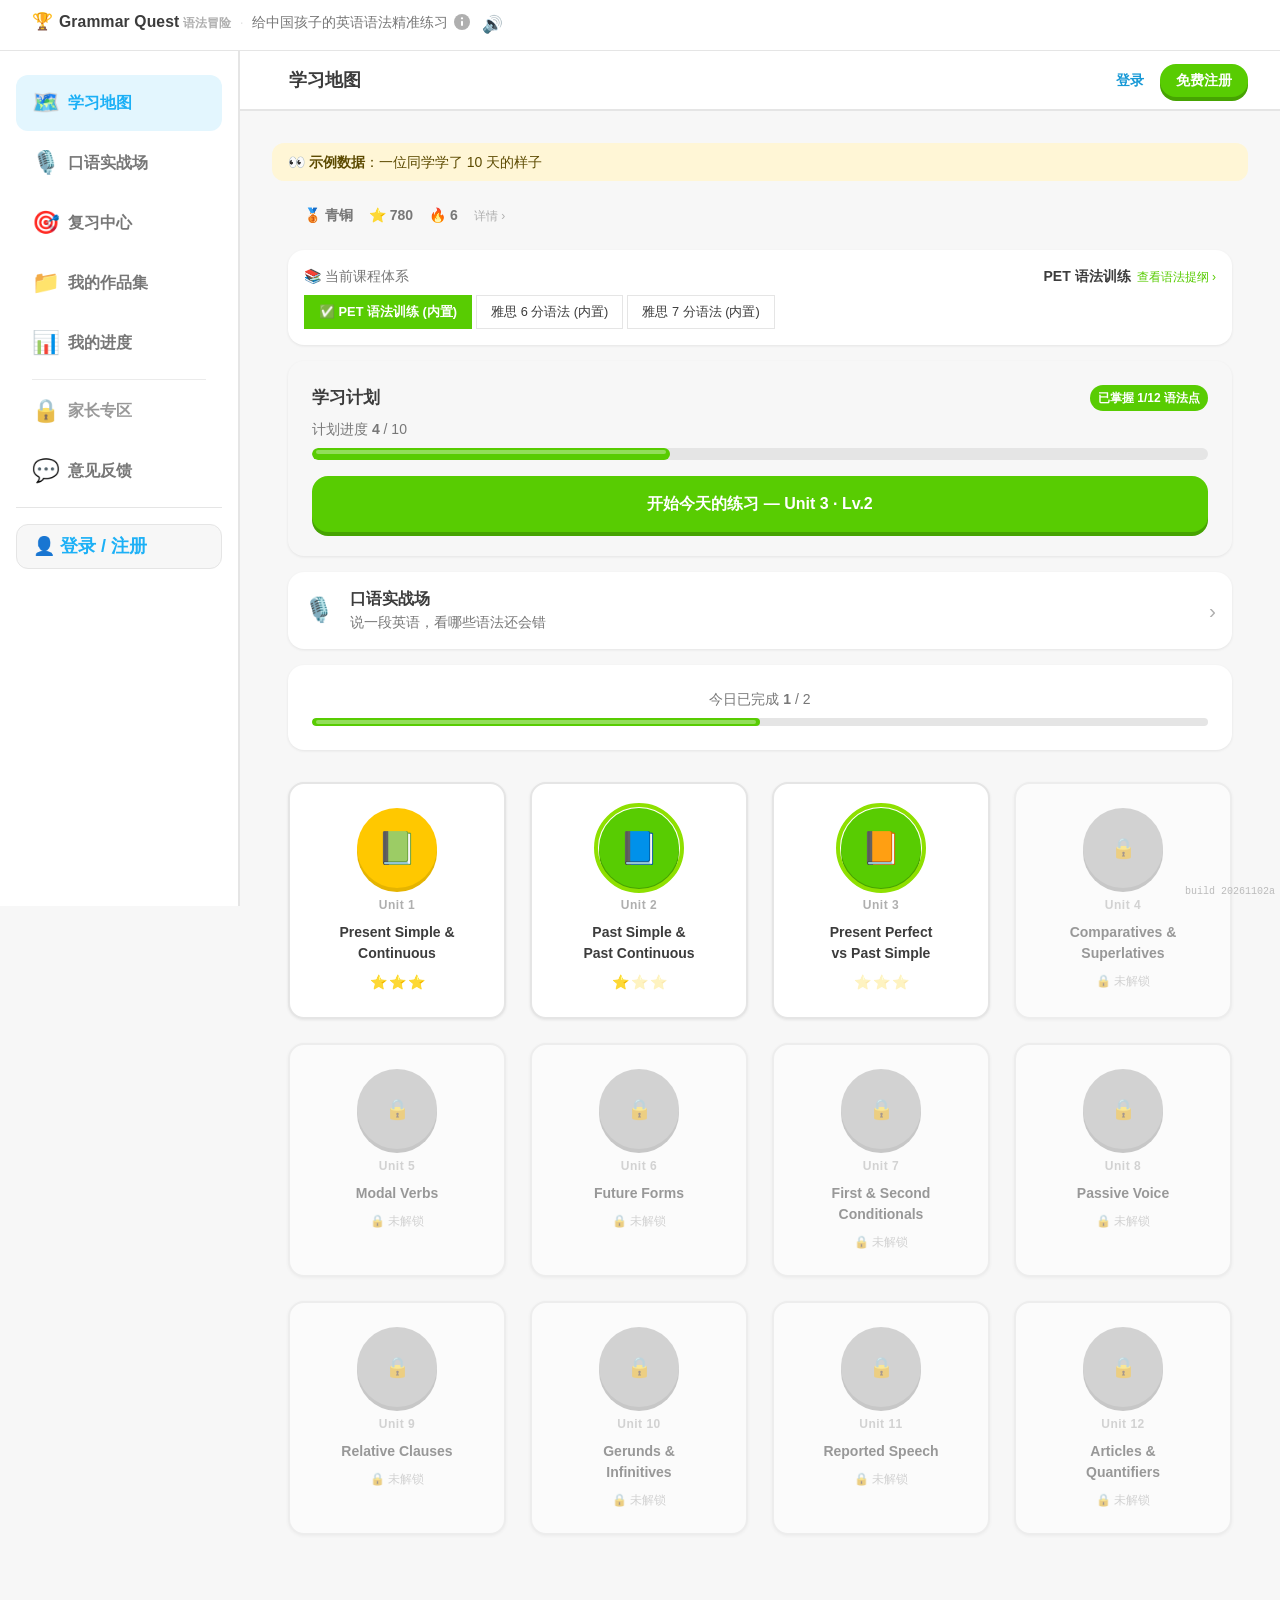
==== commit 6d72294a: "merge: 合入 main（口语实战场、去掉添加到桌面） # Conflicts: #	index.html #	js/app.js" ====
--- a/index.html
+++ b/index.html
@@ -38,7 +38,7 @@
          应用启动后整块被替换。改介绍时两边一起改。 -->
     <article class="seo-static">
       <h1>Grammar Quest 语法冒险：给中国孩子的英语语法精准练习</h1>
-      <p>不做通用题库——按孩子的考试目标和当前水平，只练该练的。适合备考剑桥 PET、雅思的学生，家长还可以按自己的教材定制课程（需自备 AI key，或付费请我们定制）。</p>
+      <p>不做通用题库——按孩子的考试目标和当前水平，只练该练的。适合备考剑桥 PET、雅思的学生，家长可以按自己的教材定制课程。</p>
 
       <h2>先摸底，再定计划</h2>
       <p>孩子第一次进来先做 12 道题，每个单元一题。做完就知道哪些语法点已经掌握、哪些还要练，学习计划按这个结果排，不是所有孩子都从第一单元开始。</p>
@@ -63,15 +63,15 @@
         <li><a href="courses/ielts6.html">雅思 6 分语法课程（CEFR B2）：12 个单元语法点清单</a></li>
         <li><a href="courses/ielts7.html">雅思 7 分语法课程（CEFR C1）：12 个单元语法点清单</a></li>
       </ul>
-      <p>孩子用的教材不一样，家长还可以按自己的教材、考纲定制一整套课程：自备 AI 服务的 key 自己生成，或者付费请我们定制。</p>
+      <p>孩子用的教材不一样，家长还可以按自己的教材、考纲定制一整套课程。</p>
 
       <h2>电脑、手机都能用</h2>
-      <p>在家用电脑大屏练，出门用手机接着练，登录后学习进度自动同步。手机上还可以把网站添加到桌面，像 App 一样全屏打开。</p>
+      <p>在家用电脑大屏练，出门用手机接着练，登录后学习进度自动同步。</p>
 
       <p>课程按 CEFR 等级、参考剑桥英语语法纲要（English Grammar Profile）编排，不是官方考纲。</p>
     </article>
     <noscript><p class="seo-static">练习需要开启浏览器的 JavaScript。</p></noscript>
   </div>
-  <script type="module" src="js/app.js?v=20261101b"></script>
+  <script type="module" src="js/app.js?v=20261102a"></script>
 </body>
 </html>
--- a/css/style.css
+++ b/css/style.css
@@ -470,6 +470,8 @@
 .view-map {
   padding: var(--space-md);
 }
+/* 没登录时上面压着示例横条，横条自带下边距，别再叠一层 */
+.demo-banner + .view-map { padding-top: 0; }
 
 /* Player stats bar */
 .player-stats {
@@ -2006,9 +2008,7 @@
 }
 .goal-option {
   flex: 1;
-  /* 手机上四个按钮平分一行，左右 16px 内边距会把「1 关」挤成两行 */
-  padding: var(--space-md) 4px;
-  white-space: nowrap;
+  padding: var(--space-md);
   border: 2px solid var(--color-border);
   border-radius: var(--radius-md);
   background: var(--color-bg);
@@ -3731,39 +3731,6 @@
 .fb-note { margin: 0; padding: 0 var(--space-md) var(--space-md); font-size: var(--text-xs); color: var(--color-muted); }
 @media (max-width: 720px) { .fb-card { padding: var(--space-md); } }
 
-/* 添加到桌面：学习地图顶部的提示卡 + 引导页 */
-.install-hint { display: flex; align-items: center; gap: var(--space-sm); margin-bottom: var(--space-md);
-  padding: var(--space-sm) var(--space-sm) var(--space-sm) var(--space-md); background: var(--color-card);
-  border: 2px solid var(--color-primary); border-radius: var(--radius-lg); }
-.install-hint__icon { font-size: 1.6rem; flex: none; }
-.install-hint__text { flex: 1; min-width: 0; display: flex; flex-direction: column; line-height: 1.4; }
-.install-hint__text strong { font-size: var(--text-sm); }
-.install-hint__text span { font-size: var(--text-xs); color: var(--color-text-light); }
-.install-hint__go { flex: none; padding: 6px 16px; font-size: var(--text-sm); }
-.install-hint__close { flex: none; border: none; background: none; color: var(--color-muted); font-size: 1rem;
-  width: 32px; height: 32px; border-radius: 50%; cursor: pointer; }
-.install-hint__close:hover { background: var(--color-bg); }
-.inst-onetap { display: flex; flex-direction: column; align-items: flex-start; gap: 6px; margin: 0 0 var(--space-md); }
-.inst-onetap[hidden] { display: none; }
-.inst-guide { border: 1px solid var(--color-border); border-radius: var(--radius-md); margin-top: var(--space-sm); background: var(--color-card); }
-.inst-guide--mine { border: 2px solid var(--color-primary); }
-.inst-guide summary { cursor: pointer; padding: var(--space-sm) var(--space-md); font-weight: 800; display: flex; align-items: center; gap: var(--space-sm); }
-.inst-mine { font-size: var(--text-xs); font-weight: 700; color: #fff; background: var(--color-primary); border-radius: 999px; padding: 1px 10px; }
-.inst-steps { list-style: decimal; margin: 0; padding: 0 var(--space-md) var(--space-sm) calc(var(--space-md) + 1.4em);
-  line-height: 1.9; font-size: var(--text-sm); }
-.inst-note { display: block; margin: 0; padding: 0 var(--space-md) var(--space-sm); font-size: var(--text-xs); line-height: 1.8; color: var(--color-muted); }
-.inst-onetap .inst-note { padding: 0; }
-.inst-warn { margin: 0 var(--space-md) var(--space-md); padding: var(--space-sm) var(--space-md); border-radius: var(--radius-md);
-  background: #FFF6E0; color: #6B4E00; font-size: var(--text-xs); line-height: 1.8; }
-.inst-done { margin: 0 0 var(--space-md); padding: var(--space-sm) var(--space-md); border-radius: var(--radius-md);
-  background: #EEF8E4; color: #2F6D00; font-size: var(--text-sm); }
-@media (prefers-color-scheme: dark) {
-  .inst-warn { background: #3A3218; color: #F3DE9A; }
-  .inst-done { background: #1F3312; color: #BFE6A0; }
-}
-.inst-url { white-space: nowrap; }
-@media (max-width: 400px) { .install-hint__icon { display: none; } .install-hint { gap: 6px; padding-left: var(--space-sm); } .install-hint__go { padding: 6px 12px; } .install-hint__close { width: 26px; } }
-
 /* 改写题的原句：从题目说明里拆出来单独成卡，学生先看清要改写哪句话 */
 .question-source { display: flex; gap: var(--space-sm); align-items: baseline; margin-top: var(--space-sm);
   padding: var(--space-sm) var(--space-md); border-radius: 0 var(--radius-md) var(--radius-md) 0;
@@ -3829,25 +3796,20 @@
 .mission-ref__line { font-size: var(--text-sm); line-height: 1.7; padding: 6px 0; border-top: 1px dashed var(--color-border); }
 
 /* ---------- 没登录：示例数据横条 + 注册引导页 ---------- */
+/* 横条只是一句说明，压轻：没有边框、没有按钮 */
 .demo-banner {
-  display: flex;
-  flex-wrap: wrap;
-  align-items: center;
-  gap: var(--space-sm) var(--space-md);
   margin: 0 0 var(--space-md);
-  padding: 10px var(--space-md);
+  padding: 8px var(--space-md);
   border-radius: var(--radius-md);
   background: #FFF6D6;
-  border: 1px solid var(--color-warning-light);
   color: #5C4A00;
   font-size: var(--text-sm);
-  line-height: 1.55;
-}
-.demo-banner__text { flex: 1 1 260px; min-width: 0; }
-.demo-banner__actions { display: flex; align-items: center; gap: var(--space-md); flex-shrink: 0; }
-.demo-banner__btn { padding: 6px 16px; font-size: var(--text-sm); min-height: 0; text-decoration: none; }
-.demo-banner__login { color: var(--color-secondary-dark); font-weight: 700; text-decoration: none; }
-.demo-banner__login:hover { text-decoration: underline; }
+  line-height: 1.6;
+}
+/* 注册、登录在页面带右端 */
+.topbar__login { color: var(--color-secondary-dark); font-weight: 700; font-size: var(--text-sm); text-decoration: none; white-space: nowrap; }
+.topbar__login:hover { text-decoration: underline; }
+.topbar__cta { padding: 6px 16px; font-size: var(--text-sm); min-height: 0; text-decoration: none; white-space: nowrap; }
 
 .view-gate { max-width: 480px; margin: 0 auto; padding: var(--space-lg) 0; }
 .gate-card {
@@ -3866,6 +3828,6 @@
 .gate-card__back:hover { text-decoration: underline; }
 
 @media (prefers-color-scheme: dark) {
-  .demo-banner { background: rgba(255, 200, 0, 0.12); border-color: rgba(255, 200, 0, 0.35); color: #FFE7A3; }
-  .demo-banner__login { color: var(--color-secondary-light); }
-}
+  .demo-banner { background: rgba(255, 200, 0, 0.12); color: #FFE7A3; }
+  .topbar__login { color: var(--color-secondary-light); }
+}
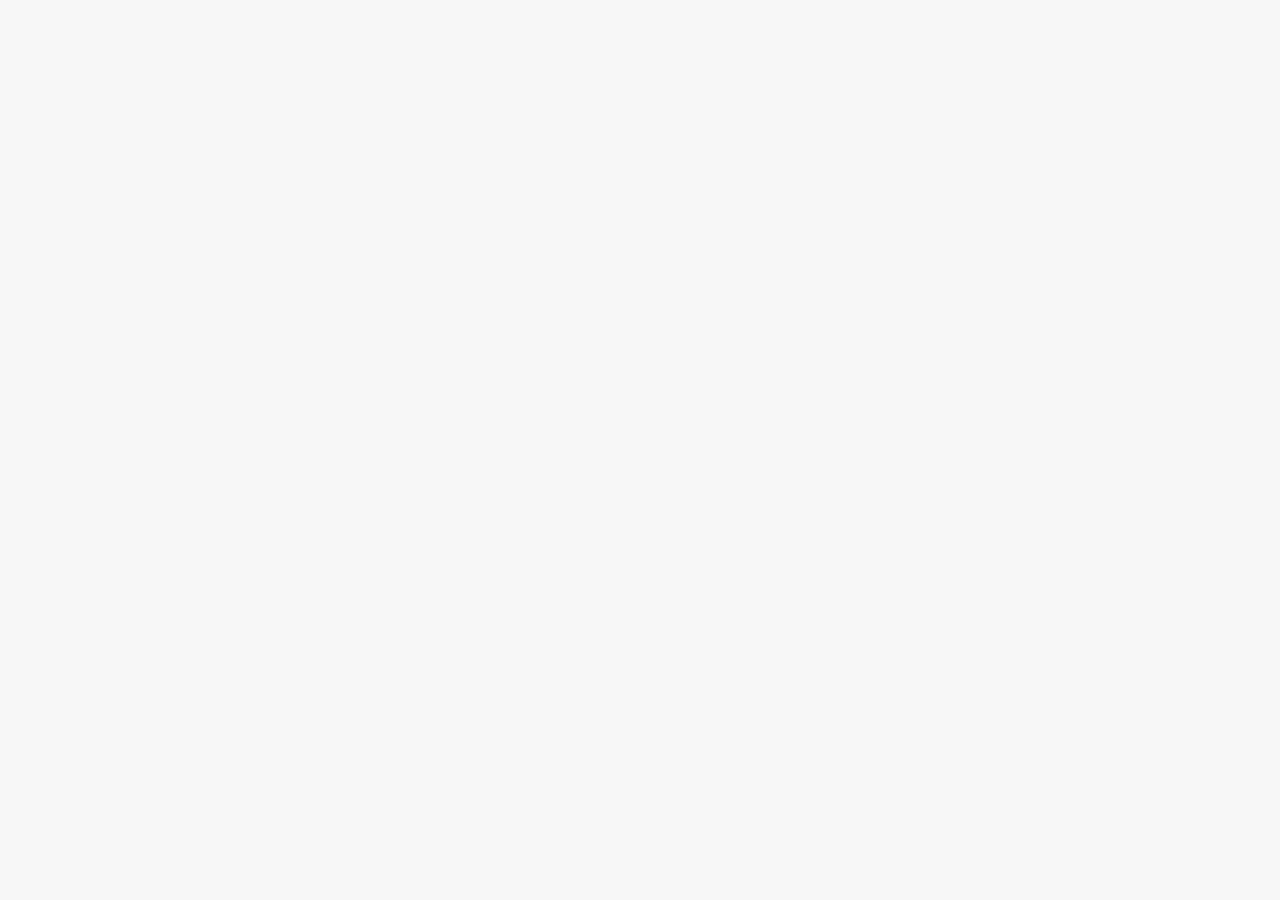
==== commit f859a3b8: "merge: 家长专区和账号的修复（Gemini 换当前模型、key 可清除、重新摸底不丢计划、报告和文案改准）" ====
--- a/index.html
+++ b/index.html
@@ -38,7 +38,7 @@
          应用启动后整块被替换。改介绍时两边一起改。 -->
     <article class="seo-static">
       <h1>Grammar Quest 语法冒险：给中国孩子的英语语法精准练习</h1>
-      <p>不做通用题库——按孩子的考试目标和当前水平，只练该练的。适合备考剑桥 PET、雅思的学生，家长可以按自己的教材定制课程。</p>
+      <p>不做通用题库——按孩子的考试目标和当前水平，只练该练的。适合备考剑桥 PET、雅思的学生，家长还可以按自己的教材定制课程（需自备 AI key，或付费请我们定制）。</p>
 
       <h2>先摸底，再定计划</h2>
       <p>孩子第一次进来先做 12 道题，每个单元一题。做完就知道哪些语法点已经掌握、哪些还要练，学习计划按这个结果排，不是所有孩子都从第一单元开始。</p>
@@ -63,7 +63,7 @@
         <li><a href="courses/ielts6.html">雅思 6 分语法课程（CEFR B2）：12 个单元语法点清单</a></li>
         <li><a href="courses/ielts7.html">雅思 7 分语法课程（CEFR C1）：12 个单元语法点清单</a></li>
       </ul>
-      <p>孩子用的教材不一样，家长还可以按自己的教材、考纲定制一整套课程。</p>
+      <p>孩子用的教材不一样，家长还可以按自己的教材、考纲定制一整套课程：自备 AI 服务的 key 自己生成，或者付费请我们定制。</p>
 
       <h2>电脑、手机都能用</h2>
       <p>在家用电脑大屏练，出门用手机接着练，登录后学习进度自动同步。</p>
--- a/css/style.css
+++ b/css/style.css
@@ -299,6 +299,21 @@
   outline: none;
 }
 
+/* 用键盘（Tab）走的时候要看得出焦点在哪：上面把 outline 全去掉了，这里只对键盘焦点补回来。
+   鼠标、手指点击不触发 :focus-visible，原来的样子不变。输入框各自有 :focus 样式，不在这里管。 */
+button:focus-visible,
+a:focus-visible,
+summary:focus-visible,
+[tabindex]:not([tabindex="-1"]):focus-visible {
+  outline: 3px solid var(--color-secondary-dark);
+  outline-offset: 2px;
+}
+/* 账号块外面包着 overflow:hidden 的面板，手机上导航条横向可滚动：往外画会被裁掉，改成往里画 */
+.sidebar__item:focus-visible,
+.sidebar__account:focus-visible {
+  outline-offset: -3px;
+}
+
 button {
   cursor: pointer;
   -webkit-user-select: none;
@@ -976,8 +991,10 @@
   border-color: var(--color-secondary);
   background: rgba(28, 176, 246, 0.08);
 }
+/* --pair-color 由 practice.js 按配对设置，和这一对的连线同色 */
 .match-item--matched {
-  border-color: var(--color-primary);
+  border-color: var(--pair-color, var(--color-primary));
+  box-shadow: inset 4px 0 0 var(--pair-color, transparent);
   background: rgba(88, 204, 2, 0.08);
   cursor: pointer;
 }
@@ -997,6 +1014,7 @@
   font-weight: 700;
   color: var(--color-secondary);
   min-width: 100px;
+  max-width: 100%;   /* 默认 20 个字符宽，360 宽的手机上会伸出题目卡片 */
   text-align: center;
   border-radius: 4px 4px 0 0;
   transition: border-color var(--transition-fast);
@@ -1004,6 +1022,16 @@
 .fill-input:focus {
   border-color: var(--color-secondary-dark);
   background: rgba(28, 176, 246, 0.1);
+}
+/* 空着点「检查答案」时的提示，在按钮上面 */
+.fill-empty-tip {
+  margin-bottom: var(--space-sm);
+  padding: 6px 12px;
+  border-radius: var(--radius-md);
+  background: rgba(255, 200, 0, 0.16);
+  font-size: var(--text-sm);
+  font-weight: 600;
+  text-align: center;
 }
 .fill-input--correct {
   border-color: var(--color-primary);
@@ -1091,7 +1119,31 @@
   padding: var(--space-lg) var(--space-md);
   padding-bottom: calc(var(--space-lg) + env(safe-area-inset-bottom, 0));
   z-index: 200;
-  animation: slideUp 0.3s ease;
+  /* 答错时正确答案加解析能很长（连线题一长串），封顶半屏多一点，不把整道题盖住。
+     多出来的只在中间的 __body 里滚动，标题和「继续」按钮不跟着滚走 */
+  display: flex;
+  flex-direction: column;
+  max-height: 60vh;
+  max-height: 60dvh;
+  /* 不能用通用的 slideUp：它的 transform 只写了 translateY，动画那 0.3 秒里把居中用的
+     translateX(-50%) 顶掉，横幅先偏到右半边、一半出界，动画结束再跳回来 */
+  animation: bannerUp 0.3s ease;
+}
+/* 宽屏左边有侧栏：横幅在右边的主栏里居中，不压住侧栏 */
+@media (min-width: 721px) {
+  .feedback-banner {
+    left: calc(var(--sidebar-width) + (100vw - var(--sidebar-width)) / 2);
+    max-width: min(var(--max-width), 100vw - var(--sidebar-width));
+  }
+}
+@keyframes bannerUp {
+  from { opacity: 0; transform: translate(-50%, 24px); }
+  to { opacity: 1; transform: translate(-50%, 0); }
+}
+
+.feedback-banner__body {
+  min-height: 0;
+  overflow-y: auto;
 }
 
 .feedback-banner--correct {
@@ -1143,6 +1195,8 @@
   margin-top: var(--space-md);
   width: 100%;
 }
+/* 连线题答错时列出的正确连法 */
+.fb-pair { font-weight: 700; }
 
 /* Score float animation */
 .score-float {
@@ -1740,15 +1794,19 @@
   margin: var(--space-xl) 0;
 }
 
+/* 没拿到的星也画出来（灰的），孩子一眼看出是 2/3。原来这里还写了 scale(0)，
+   没拿到的星一直缩成 0 看不见：2 星像是只有两颗还偏左，0 星整行空白。 */
 .result-star {
   font-size: 3rem;
   opacity: 0.2;
-  transform: scale(0);
+  filter: grayscale(1);
   transition: transform 0.5s ease, opacity 0.5s ease;
 }
+/* both：等 animation-delay 的那段时间先停在第 0 帧（缩成 0），不会先闪出一颗再弹出来 */
 .result-star--earned {
   opacity: 1;
-  animation: starEarn 0.6s ease forwards;
+  filter: none;
+  animation: starEarn 0.6s ease both;
 }
 .result-star--earned:nth-child(2) {
   animation-delay: 0.2s;
@@ -2008,7 +2066,9 @@
 }
 .goal-option {
   flex: 1;
-  padding: var(--space-md);
+  /* 手机上四个按钮平分一行，左右 16px 内边距会把「1 关」挤成两行 */
+  padding: var(--space-md) 4px;
+  white-space: nowrap;
   border: 2px solid var(--color-border);
   border-radius: var(--radius-md);
   background: var(--color-bg);
@@ -2084,6 +2144,8 @@
   transition: background var(--transition-fast);
 }
 .sidebar__account:hover { background: var(--color-card); }
+/* 在账号页时账号块是当前项，和导航的选中底色一样 */
+.sidebar__account.active { background: rgba(28, 176, 246, 0.12); }
 .sidebar__account-name {
   font-size: var(--text-lg);
   font-weight: 800;
@@ -3472,6 +3534,15 @@
 @media (min-width: 721px) {
   .layout { min-height: calc(100dvh - 45px); }
   .sidebar { height: calc(100dvh - 45px); }
+  /* 可页面一往下滚，站点带滚走了，吸顶的侧栏还是那么矮，屏幕底部露出 45px 的灰条。
+     侧栏的白底和右边线在 .layout 上再铺一层，铺满整页高度，侧栏下面永远接得上。
+     （不把侧栏改成 100dvh：那样页面在顶部时侧栏底部会伸出屏幕，短页面也会多出一截滚动。） */
+  .layout {
+    background: linear-gradient(to right,
+      var(--color-card) calc(var(--sidebar-width) - 2px),
+      var(--color-border) calc(var(--sidebar-width) - 2px) var(--sidebar-width),
+      transparent var(--sidebar-width));
+  }
 }
 .siteband__brand {
   display: inline-flex;
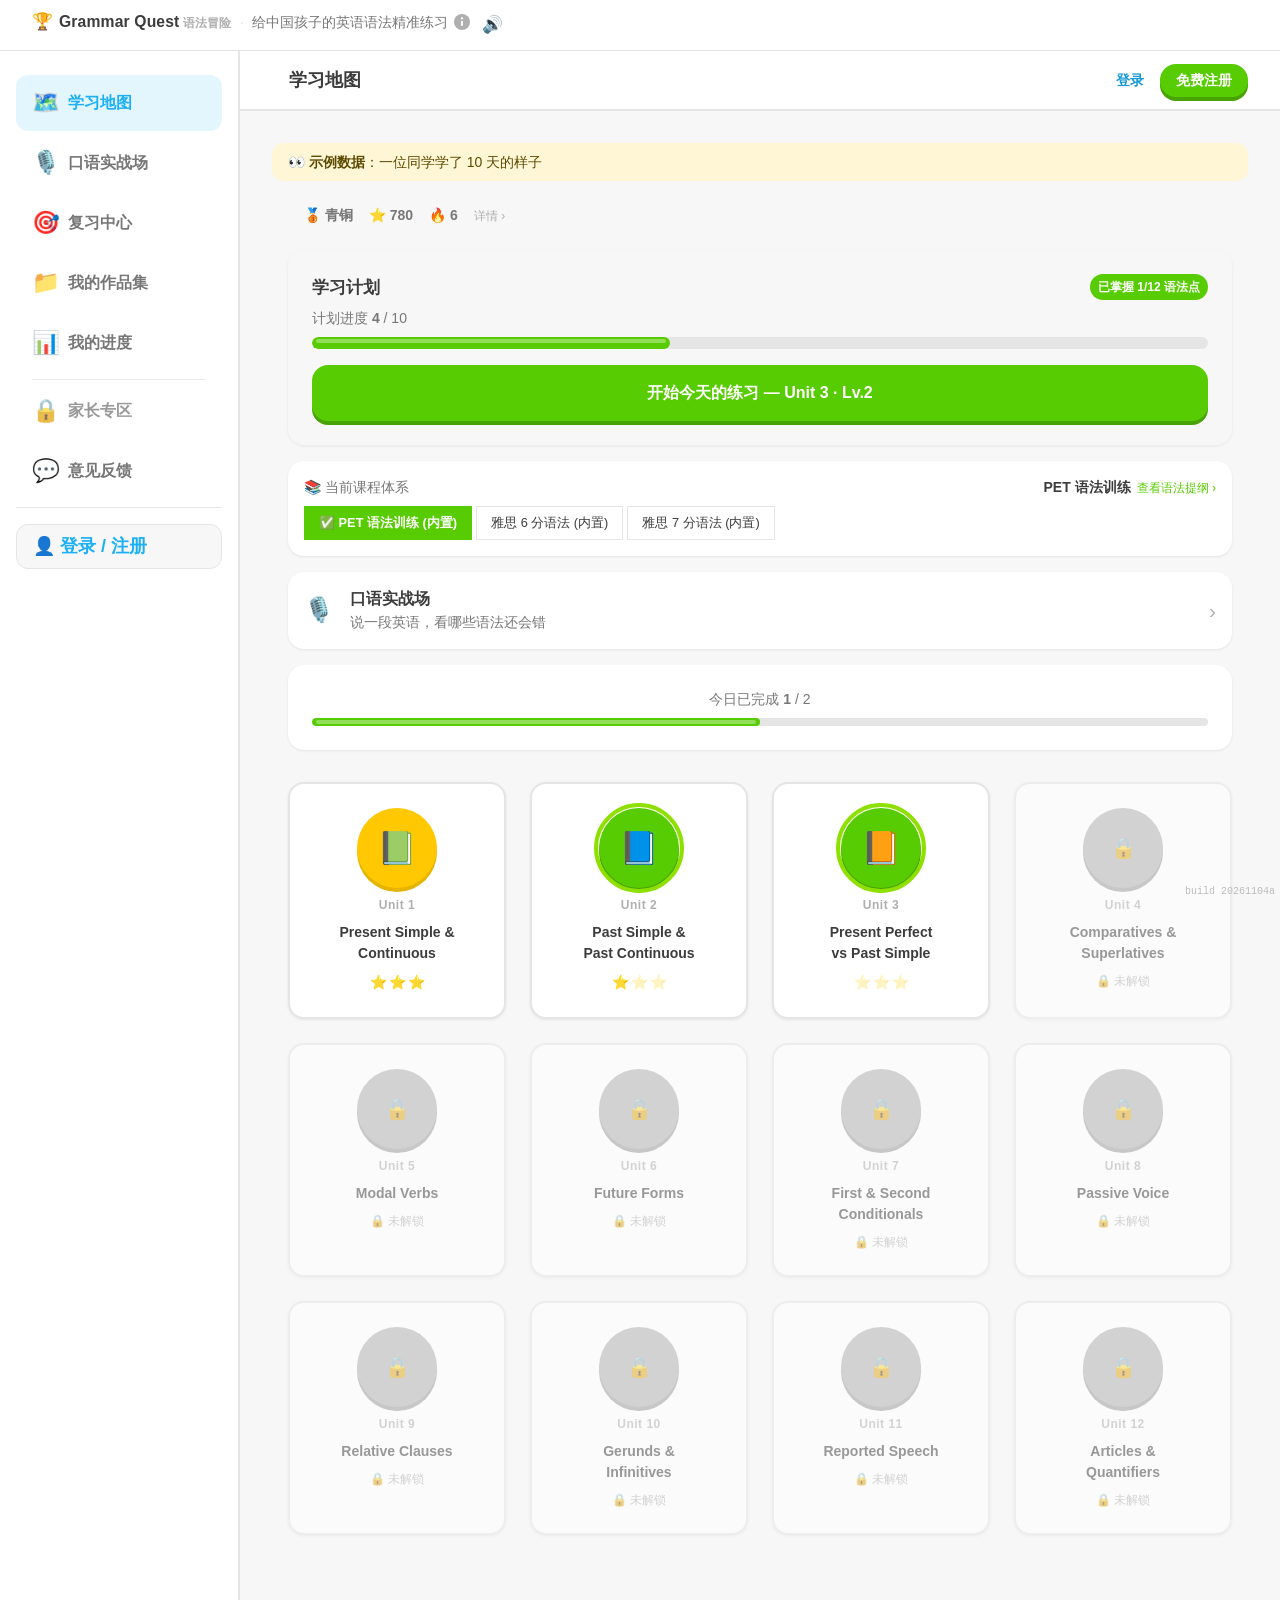
==== commit 6c08f755: "feat(这是什么): 改成营销页：一句话说清解决什么问题，四步 + 截图讲清怎么练，常见问题折叠 - 开头：「语法题没少刷，错的还是那几处？」+ 一句话 + 四个要点 + 注册按钮 - 每天这样练：" ====
--- a/index.html
+++ b/index.html
@@ -72,6 +72,6 @@
     </article>
     <noscript><p class="seo-static">练习需要开启浏览器的 JavaScript。</p></noscript>
   </div>
-  <script type="module" src="js/app.js?v=20261102a"></script>
+  <script type="module" src="js/app.js?v=20261104a"></script>
 </body>
 </html>
--- a/css/style.css
+++ b/css/style.css
@@ -3635,48 +3635,129 @@
 }
 
 /* ---------------------------------------------------------------
-   「这是什么」：定位长文案的正式住址，可以单独发给人
+   「这是什么」：营销页，可以单独发给人（/#about）
+   手机上一列：文字在上、截图在下；宽屏上文字和截图左右排
    --------------------------------------------------------------- */
-.view-about { max-width: 44em; margin: 0 auto; }
-.about-hero { padding: var(--space-md) 0 var(--space-lg); }
+.view-about { max-width: 46em; margin: 0 auto; }
+.about-hero { padding: var(--space-md) 0 var(--space-md); }
 .about-hero__title {
   margin: 0 0 var(--space-sm);
-  font-size: 1.5rem;
+  font-size: 1.6rem;
   font-weight: 800;
   line-height: 1.35;
 }
+.about-hero__hl { color: var(--color-danger); }
 .about-hero__lead {
+  margin: 0 0 var(--space-md);
+  font-size: 1.05rem;
+  line-height: 1.7;
+  color: var(--color-text);
+}
+.about-facts {
+  list-style: none;
   margin: 0;
-  font-size: 1rem;
-  line-height: 1.85;
-  color: var(--color-text-light);
-}
-.about-hero__lead strong { color: var(--color-text); }
+  padding: 0;
+  display: grid;
+  grid-template-columns: repeat(4, minmax(0, 1fr));
+  gap: var(--space-sm);
+}
+.about-facts li {
+  padding: 10px 12px;
+  background: var(--color-card);
+  border-radius: var(--radius-md);
+  box-shadow: var(--shadow-sm);
+  font-size: var(--text-xs);
+  line-height: 1.5;
+  color: var(--color-text-light);
+}
+.about-facts b { display: block; font-size: 1rem; color: var(--color-primary-dark); }
+.about-h2 { margin: var(--space-xl) 0 var(--space-md); font-size: 1.2rem; font-weight: 800; }
+
+.about-step,
 .about-section {
+  margin-bottom: var(--space-md);
   padding: var(--space-lg);
-  margin-bottom: var(--space-md);
   background: var(--color-card);
   border-radius: var(--radius-lg);
   box-shadow: var(--shadow-sm);
 }
-.about-section--plain { background: var(--color-bg); box-shadow: none; border: 1px solid var(--color-border); }
-.about-section h2 { margin: 0 0 var(--space-sm); font-size: 1.05rem; font-weight: 800; }
-.about-section p { margin: 0 0 var(--space-sm); font-size: var(--text-sm); line-height: 1.85; color: var(--color-text-light); }
-.about-section p:last-child { margin-bottom: 0; }
-.about-section p strong { color: var(--color-text); }
-.about-note { font-size: var(--text-xs) !important; color: var(--color-muted) !important; }
+.about-step,
+.about-section--split {
+  display: grid;
+  grid-template-columns: minmax(0, 1fr) 260px;
+  gap: var(--space-lg);
+  align-items: start;
+}
+.about-step__num {
+  width: 28px;
+  height: 28px;
+  margin-bottom: var(--space-sm);
+  border-radius: 50%;
+  background: var(--color-primary);
+  color: #fff;
+  font-weight: 800;
+  display: grid;
+  place-items: center;
+}
+.about-step h3,
+.about-section h2 { margin: 0 0 var(--space-sm); font-size: 1.08rem; font-weight: 800; line-height: 1.4; }
+.about-step p,
+.about-section p { margin: 0; font-size: var(--text-sm); line-height: 1.85; color: var(--color-text-light); }
+.about-shot { margin: 0; }
+.about-shot img {
+  display: block;
+  width: 100%;
+  height: auto;
+  /* 长截图只露上半截，页面不至于太长；要看的重点都在上面 */
+  max-height: 460px;
+  object-fit: cover;
+  object-position: top;
+  border-radius: var(--radius-md);
+  border: 1px solid var(--color-border);
+  box-shadow: 0 8px 20px -12px rgba(0, 0, 0, 0.3);
+}
+
+.about-faq {
+  background: var(--color-card);
+  border-radius: var(--radius-lg);
+  box-shadow: var(--shadow-sm);
+  padding: 0 var(--space-lg);
+}
+.about-faq details { border-bottom: 1px solid var(--color-border); }
+.about-faq details:last-child { border-bottom: 0; }
+.about-faq summary {
+  padding: 14px 0;
+  font-weight: 700;
+  cursor: pointer;
+  list-style: none;
+  display: flex;
+  justify-content: space-between;
+  gap: var(--space-md);
+}
+.about-faq summary::-webkit-details-marker { display: none; }
+.about-faq summary::after { content: "+"; color: var(--color-primary-dark); font-weight: 800; }
+.about-faq details[open] summary::after { content: "−"; }
+.about-faq details p { margin: 0 0 14px; font-size: var(--text-sm); line-height: 1.85; color: var(--color-text-light); }
+
 .about-actions {
   display: flex;
   flex-wrap: wrap;
   gap: var(--space-sm);
-  margin: var(--space-lg) 0 var(--space-xl);
+  margin: var(--space-lg) 0;
 }
 .about-actions .btn { text-decoration: none; }
+.view-about > .about-actions { margin-bottom: var(--space-xl); }
 
 @media (max-width: 720px) {
-  .about-hero__title { font-size: 1.22rem; }
-  .about-hero__lead { font-size: var(--text-sm); }
+  .about-hero__title { font-size: 1.35rem; }
+  .about-hero__lead { font-size: 1rem; }
+  .about-facts { grid-template-columns: repeat(2, minmax(0, 1fr)); }
+  .about-step,
   .about-section { padding: var(--space-md); }
+  .about-step,
+  .about-section--split { grid-template-columns: minmax(0, 1fr); gap: var(--space-md); }
+  .about-shot { max-width: 280px; width: 100%; margin: 0 auto; }
+  .about-faq { padding: 0 var(--space-md); }
   .about-actions .btn { width: 100%; text-align: center; }
 }
 
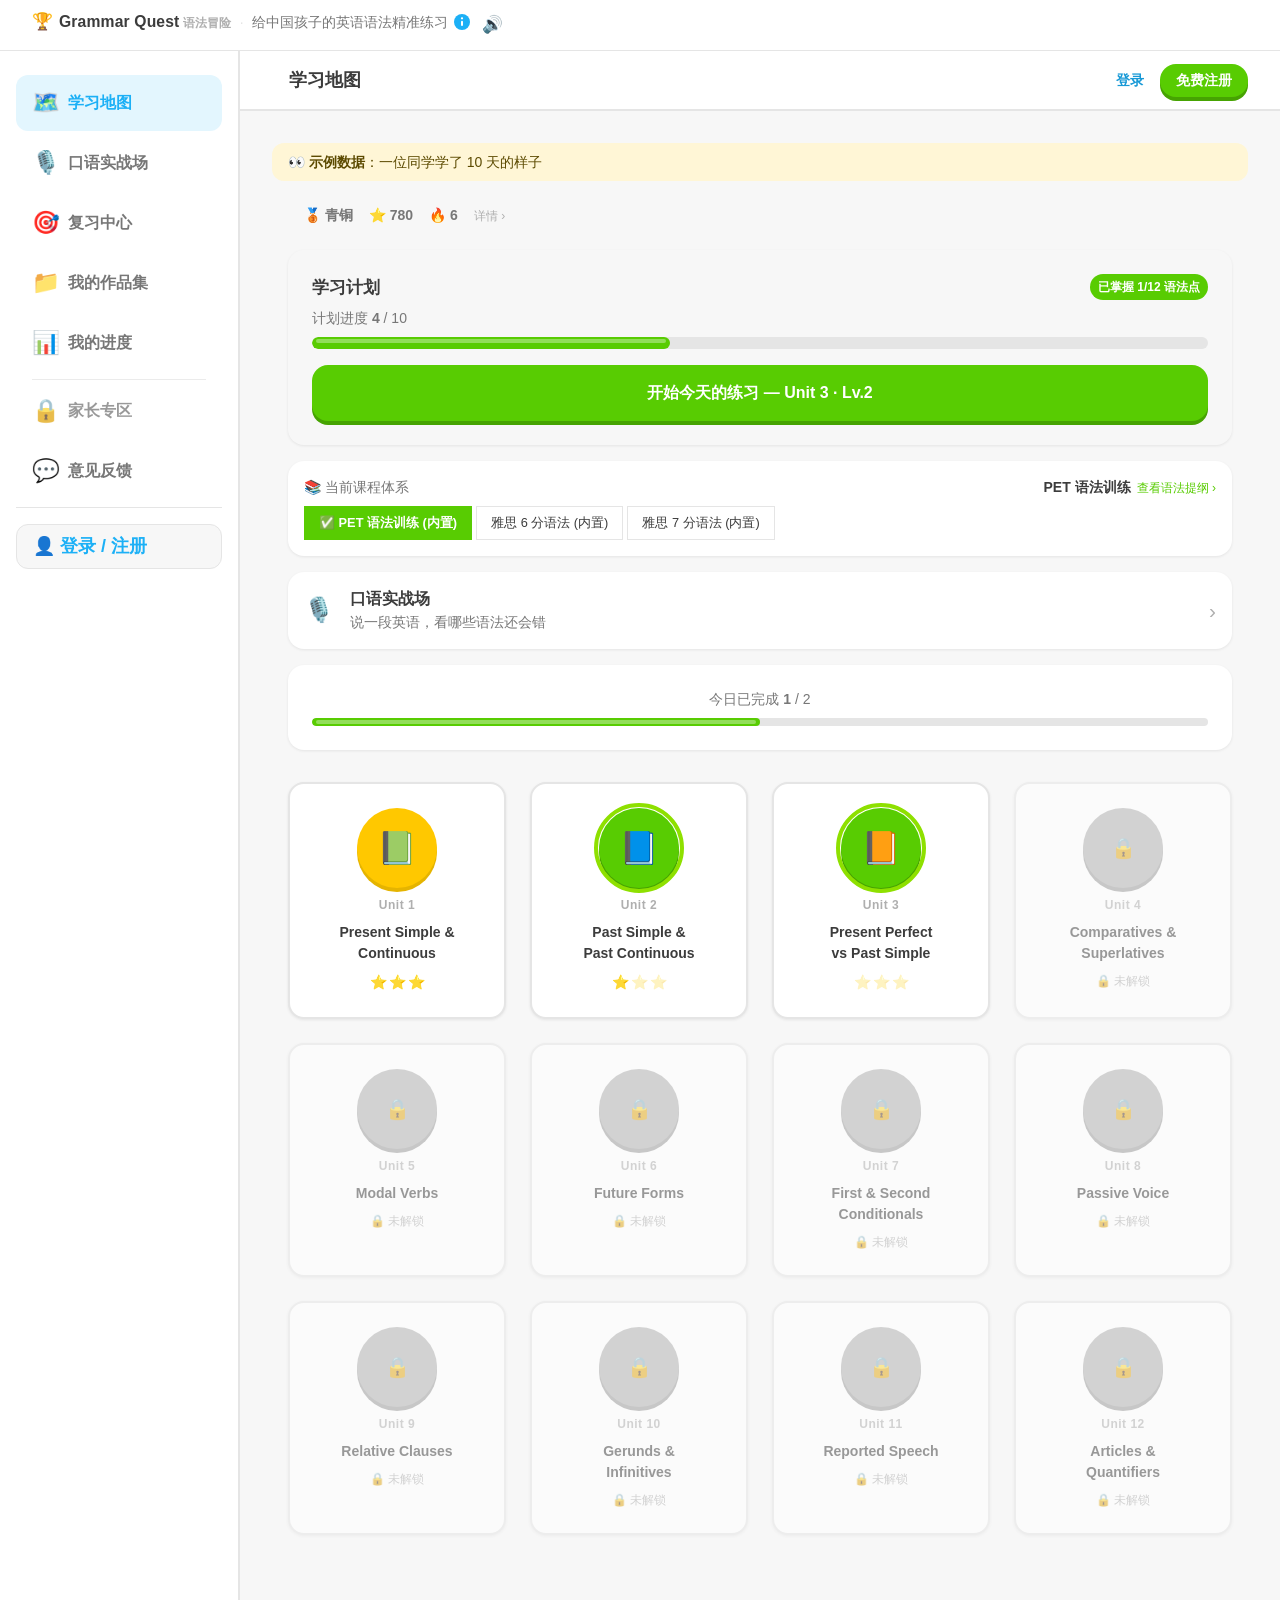
==== commit 8887259a: "fix: 信息图标默认蓝色；浮层只留一句话；「这是什么」页两个按钮同一套样式；版本号默认隐藏 - 站点带定位语后面的 ⓘ 默认就是蓝色（原来是灰色，看起来像装饰，没人知道能点） - 点开的浮层去掉三条" ====
--- a/index.html
+++ b/index.html
@@ -3,7 +3,7 @@
 <head>
   <meta charset="UTF-8">
   <meta name="viewport" content="width=device-width, initial-scale=1.0, user-scalable=no">
-  <meta name="description" content="先做 12 道题摸底，按孩子的考试目标和当前水平只练该练的。每个语法点分七步练：读故事发现规律，再认识、理解、运用、辨析、挑战，最后写作运用；系统自动挑出薄弱点专项复习。内置 PET、雅思 6 分、雅思 7 分三套语法课程，免费使用，电脑手机都能用。">
+  <meta name="description" content="备考 PET 和雅思的英语语法练习：3 分钟摸底找出没掌握的语法点，先练这几个。1,499 道题都有中文解析，写作 AI 逐句批改，错题自动回来复习。免费，手机浏览器直接用。">
   <meta name="keywords" content="英语语法,英语语法练习,PET语法,雅思语法,少儿英语语法,语法摸底测试,语法专项复习,Grammar Quest">
   <link rel="canonical" href="https://www.grammar-quest.net/">
   <!-- Google Search Console 所有权验证。验证通过后也不能删，删了会掉验证 -->
@@ -13,7 +13,7 @@
   <meta property="og:type" content="website">
   <meta property="og:site_name" content="Grammar Quest">
   <meta property="og:title" content="Grammar Quest｜给中国孩子的英语语法精准练习 · PET 雅思语法">
-  <meta property="og:description" content="先做 12 道题摸底，按孩子的考试目标和当前水平只练该练的。每个语法点分七步练：读故事发现规律，再认识、理解、运用、辨析、挑战，最后写作运用；系统自动挑出薄弱点专项复习。内置 PET、雅思 6 分、雅思 7 分三套语法课程，免费使用，电脑手机都能用。">
+  <meta property="og:description" content="备考 PET 和雅思的英语语法练习：3 分钟摸底找出没掌握的语法点，先练这几个。1,499 道题都有中文解析，写作 AI 逐句批改，错题自动回来复习。免费，手机浏览器直接用。">
   <meta property="og:url" content="https://www.grammar-quest.net/">
   <meta property="og:locale" content="zh_CN">
   <meta name="theme-color" content="#58CC02">
@@ -26,7 +26,7 @@
   <meta name="apple-mobile-web-app-status-bar-style" content="default">
   <title>Grammar Quest｜给中国孩子的英语语法精准练习 · PET 雅思语法</title>
   <link rel="icon" href="data:image/svg+xml,<svg xmlns='http://www.w3.org/2000/svg' viewBox='0 0 100 100'><text y='.9em' font-size='90'>🏆</text></svg>">
-  <script type="application/ld+json">{"@context": "https://schema.org", "@type": "WebApplication", "name": "Grammar Quest 语法冒险", "alternateName": "Grammar Quest", "url": "https://www.grammar-quest.net/", "applicationCategory": "EducationalApplication", "operatingSystem": "Web", "inLanguage": "zh-CN", "description": "先做 12 道题摸底，按孩子的考试目标和当前水平只练该练的。每个语法点分七步练：读故事发现规律，再认识、理解、运用、辨析、挑战，最后写作运用；系统自动挑出薄弱点专项复习。内置 PET、雅思 6 分、雅思 7 分三套语法课程，免费使用，电脑手机都能用。", "offers": {"@type": "Offer", "price": "0", "priceCurrency": "CNY"}, "audience": {"@type": "EducationalAudience", "educationalRole": "student"}}</script>
+  <script type="application/ld+json">{"@context": "https://schema.org", "@type": "WebApplication", "name": "Grammar Quest 语法冒险", "alternateName": "Grammar Quest", "url": "https://www.grammar-quest.net/", "applicationCategory": "EducationalApplication", "operatingSystem": "Web", "inLanguage": "zh-CN", "description": "备考 PET 和雅思的英语语法练习：3 分钟摸底找出没掌握的语法点，先练这几个。1,499 道题都有中文解析，写作 AI 逐句批改，错题自动回来复习。免费，手机浏览器直接用。", "offers": {"@type": "Offer", "price": "0", "priceCurrency": "CNY"}, "audience": {"@type": "EducationalAudience", "educationalRole": "student"}}</script>
   <!-- 能跑脚本的浏览器会看到应用本身，下面那段静态介绍只留给不执行脚本的爬虫 -->
   <script>document.documentElement.classList.add('js')</script>
   <link rel="stylesheet" href="css/style.css">
@@ -72,6 +72,6 @@
     </article>
     <noscript><p class="seo-static">练习需要开启浏览器的 JavaScript。</p></noscript>
   </div>
-  <script type="module" src="js/app.js?v=20261104a"></script>
+  <script type="module" src="js/app.js?v=20261104b"></script>
 </body>
 </html>
--- a/css/style.css
+++ b/css/style.css
@@ -3573,7 +3573,8 @@
   padding: 0;
   border: 0;
   background: none;
-  color: var(--color-muted);
+  /* 默认就是蓝色：灰色看起来像装饰，没人知道能点 */
+  color: var(--color-secondary);
   cursor: pointer;
   /* 跟在定位语文字后面，换行时一起走，不会自己掉到下一行去 */
   margin-left: 6px;
@@ -3584,7 +3585,7 @@
 /* 挖空的部分用站点带自己的底色，深色底上也不会变成一块白 */
 .siteband__what .siteband__what-mark { fill: var(--color-card); }
 .siteband__what:hover,
-.siteband__what[aria-expanded="true"] { color: var(--color-secondary); }
+.siteband__what[aria-expanded="true"] { color: var(--color-secondary-dark); }
 
 .siteband__pop {
   position: absolute;
@@ -3606,13 +3607,6 @@
   line-height: 1.75;
   color: var(--color-text);
 }
-.siteband__pop-list {
-  margin: 0 0 var(--space-sm);
-  padding-left: 1.2em;
-  font-size: var(--text-xs);
-  line-height: 1.85;
-  color: var(--color-text-light);
-}
 .siteband__pop-more {
   font-size: var(--text-xs);
   font-weight: 700;
@@ -3686,7 +3680,7 @@
   display: grid;
   grid-template-columns: minmax(0, 1fr) 260px;
   gap: var(--space-lg);
-  align-items: start;
+  align-items: center;
 }
 .about-step__num {
   width: 28px;
@@ -3716,6 +3710,11 @@
   border: 1px solid var(--color-border);
   box-shadow: 0 8px 20px -12px rgba(0, 0, 0, 0.3);
 }
+/* 被 max-height 截掉的长截图：底边渐隐，不像切在半句话上 */
+.about-shot--crop img {
+  -webkit-mask-image: linear-gradient(#000 85%, transparent);
+  mask-image: linear-gradient(#000 85%, transparent);
+}
 
 .about-faq {
   background: var(--color-card);
@@ -3742,11 +3741,37 @@
 .about-actions {
   display: flex;
   flex-wrap: wrap;
+  align-items: center;
   gap: var(--space-sm);
   margin: var(--space-lg) 0;
 }
 .about-actions .btn { text-decoration: none; }
-.view-about > .about-actions { margin-bottom: var(--space-xl); }
+/* 次按钮和绿色主按钮用同一套立体样式：同样大小、同样的底边，白底灰边，一眼看出一主一次 */
+.about-actions .btn--secondary {
+  padding: var(--space-md) var(--space-lg);
+  font-size: var(--text-lg);
+  font-weight: 700;
+  border-radius: var(--radius-lg);
+  background: var(--color-card);
+  color: var(--color-secondary-dark);
+  border: 2px solid var(--color-border);
+  box-shadow: 0 4px 0 var(--color-border);
+}
+.about-actions .btn--secondary:hover { background: var(--color-bg); }
+.about-actions .btn--secondary:active { transform: translateY(3px); box-shadow: 0 1px 0 var(--color-border); }
+/* 次要入口用文字链接，不和绿色主按钮抢 */
+.about-actions__link {
+  padding: 10px 4px;
+  color: var(--color-text-light);
+  font-size: var(--text-sm);
+  text-decoration: none;
+}
+.about-contact {
+  margin: calc(-1 * var(--space-sm)) 0 var(--space-xl);
+  text-align: center;
+  font-size: var(--text-sm);
+  color: var(--color-text-light);
+}
 
 @media (max-width: 720px) {
   .about-hero__title { font-size: 1.35rem; }
@@ -3758,7 +3783,19 @@
   .about-section--split { grid-template-columns: minmax(0, 1fr); gap: var(--space-md); }
   .about-shot { max-width: 280px; width: 100%; margin: 0 auto; }
   .about-faq { padding: 0 var(--space-md); }
-  .about-actions .btn { width: 100%; text-align: center; }
+  .about-actions .btn,
+  .about-actions__link { width: 100%; text-align: center; }
+  /* 营销页自己有大标题，手机上不再要「这是什么」那条页面带，首屏按钮往上提 */
+  .topbar--about { display: none; }
+}
+/* 721–959px（iPad 竖屏）：侧栏占掉 240px，左右排会把文字挤成一列字，改回上下排 */
+@media (min-width: 721px) and (max-width: 959px) {
+  .about-step,
+  .about-section--split { grid-template-columns: minmax(0, 1fr); gap: var(--space-md); }
+  .about-shot { max-width: 300px; width: 100%; margin: 0 auto; }
+}
+@media (min-width: 721px) and (max-width: 1023px) {
+  .about-facts { grid-template-columns: repeat(2, minmax(0, 1fr)); }
 }
 
 /* 与内置课程重名的自定义副本：说清两行的区别，别让家长自己猜 */
